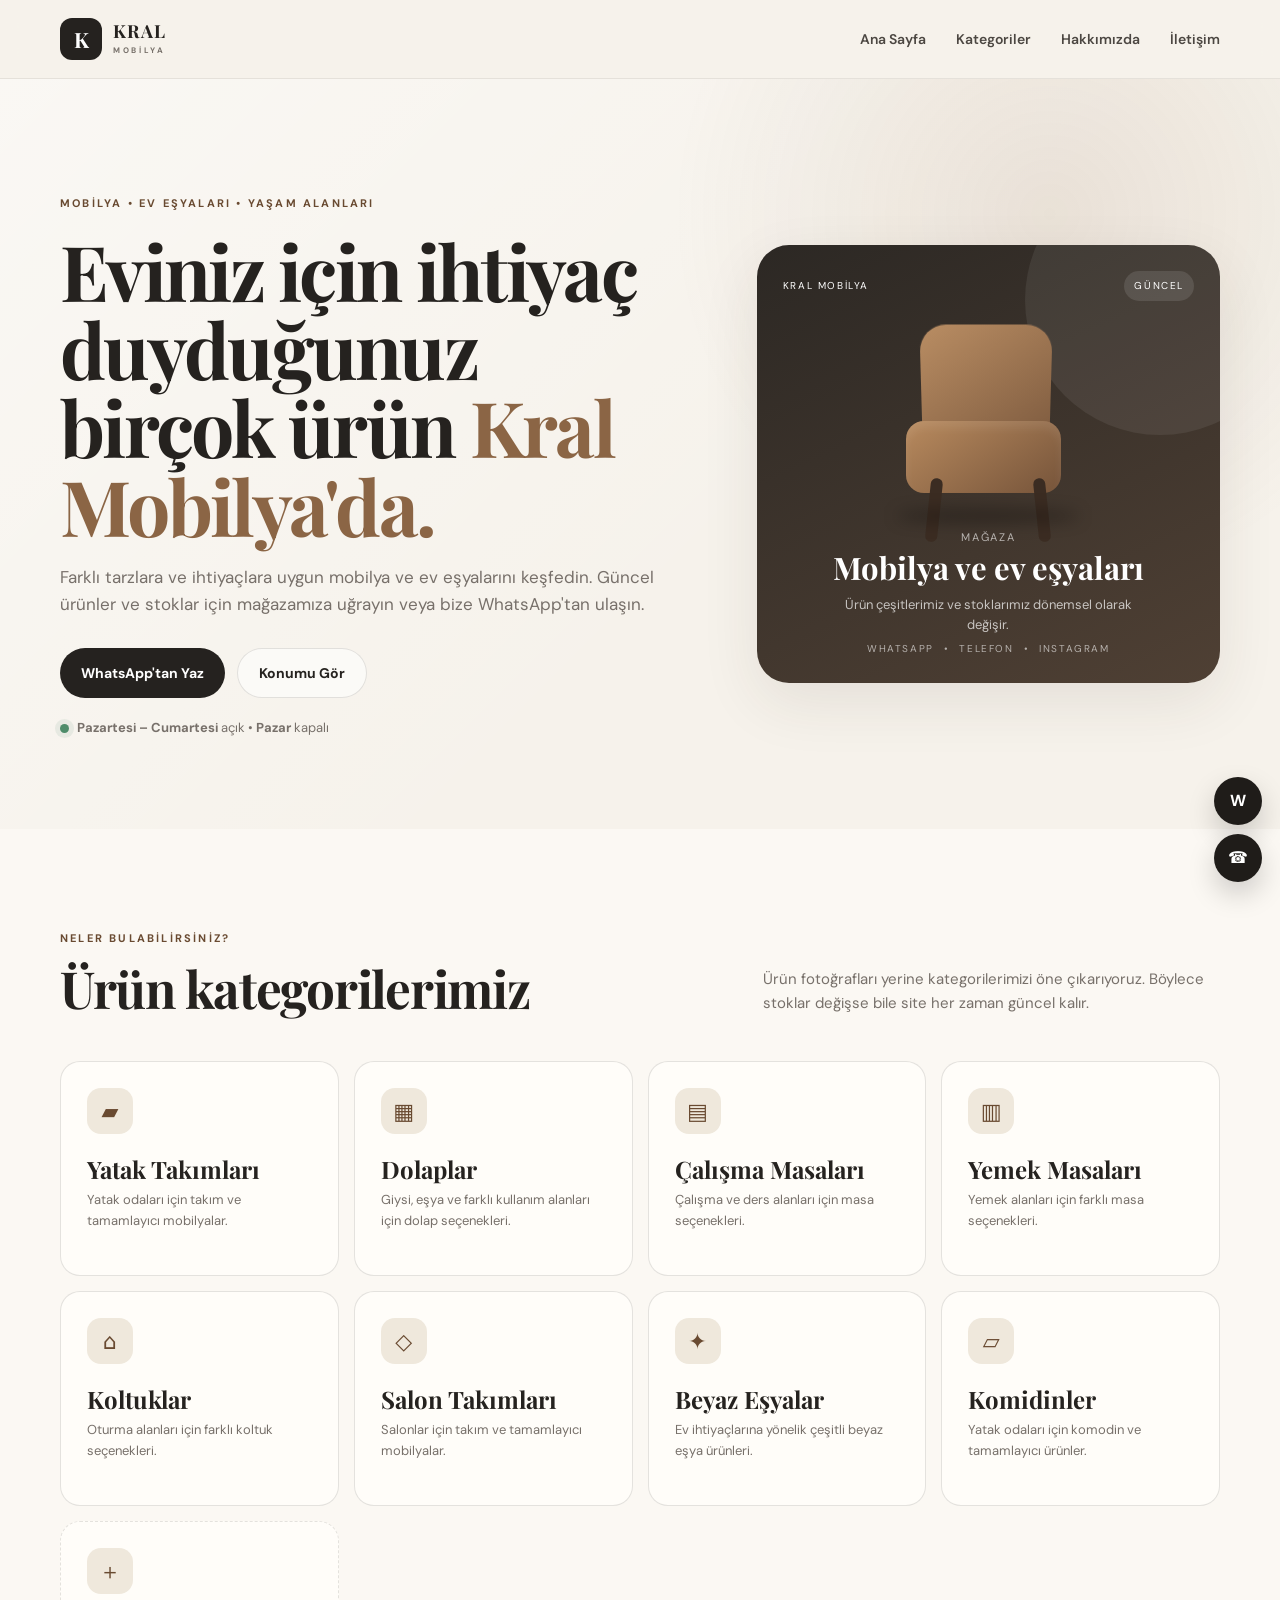
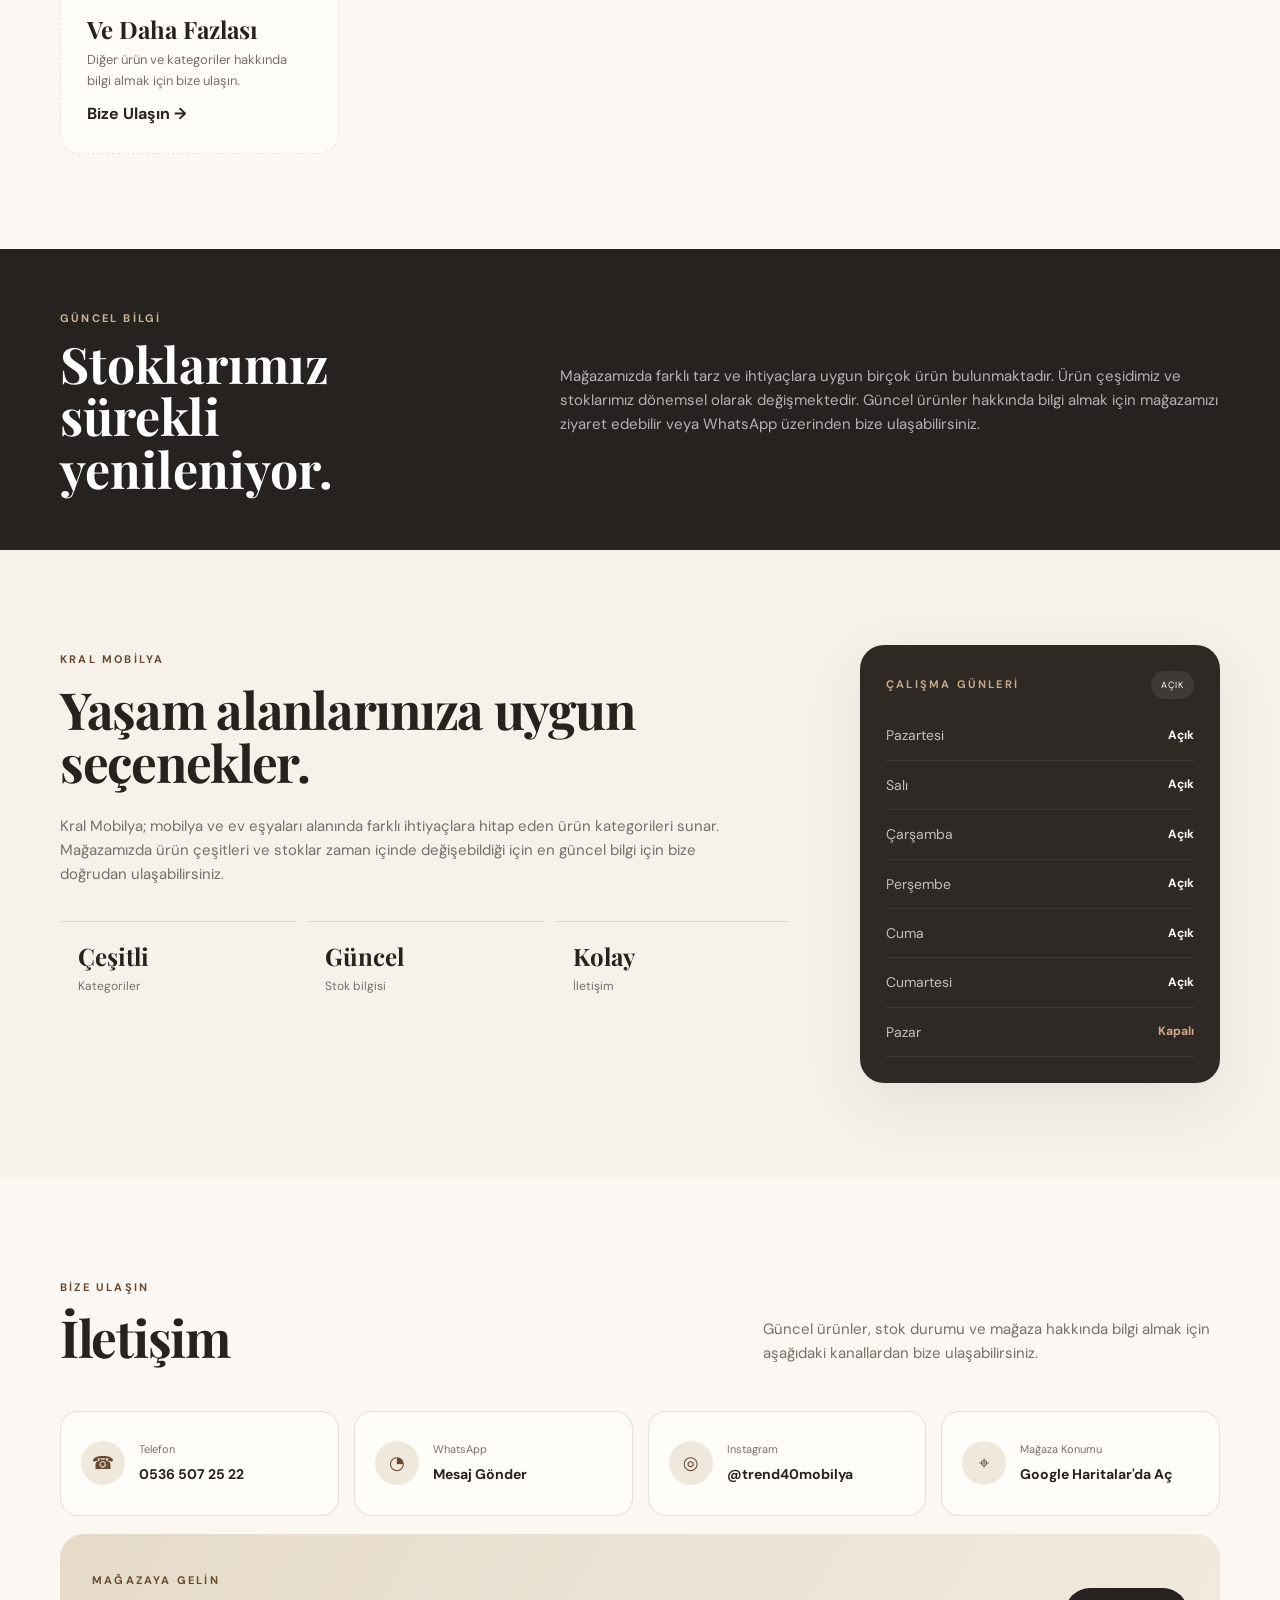
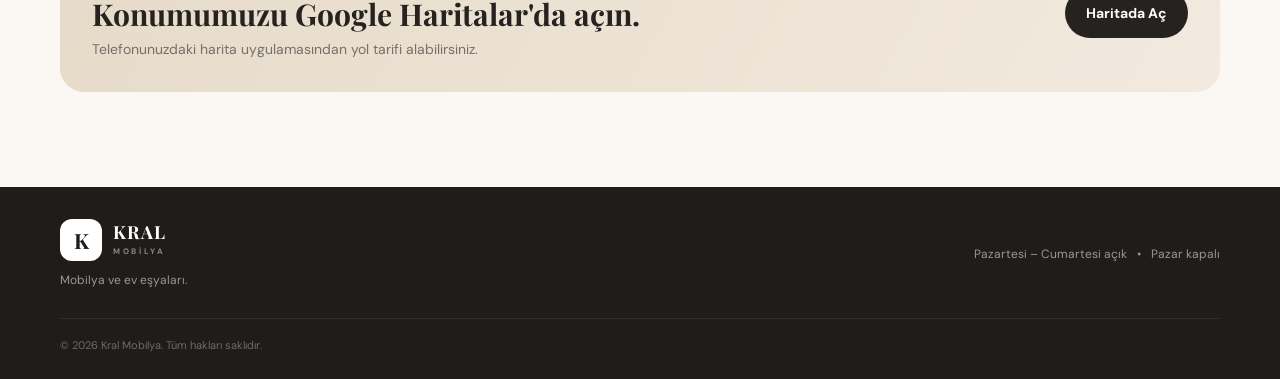
==== index.html @ d01e073e "Add files via upload" ====
<!DOCTYPE html>
<html lang="tr">
<head>
  <meta charset="UTF-8" />
  <meta name="viewport" content="width=device-width, initial-scale=1.0" />
  <meta name="description" content="Kral Mobilya - Mobilya ve ev eşyaları. Kategoriler, iletişim, WhatsApp, Instagram ve mağaza konumu." />
  <title>Kral Mobilya | Mobilya & Ev Eşyaları</title>
  <link rel="preconnect" href="https://fonts.googleapis.com">
  <link rel="preconnect" href="https://fonts.gstatic.com" crossorigin>
  <link href="https://fonts.googleapis.com/css2?family=DM+Sans:wght@400;500;600;700&family=Playfair+Display:wght@600;700&display=swap" rel="stylesheet">
  <link rel="stylesheet" href="style.css" />
</head>
<body>
  <header class="site-header">
    <div class="container nav-wrap">
      <a class="brand" href="#anasayfa" aria-label="Kral Mobilya ana sayfa">
        <span class="brand-mark">K</span>
        <span>
          <strong>KRAL</strong>
          <small>MOBİLYA</small>
        </span>
      </a>

      <button class="menu-toggle" aria-label="Menüyü aç" aria-expanded="false">
        <span></span><span></span><span></span>
      </button>

      <nav class="nav-links" aria-label="Ana menü">
        <a href="#anasayfa">Ana Sayfa</a>
        <a href="#kategoriler">Kategoriler</a>
        <a href="#hakkimizda">Hakkımızda</a>
        <a href="#iletisim">İletişim</a>
      </nav>
    </div>
  </header>

  <main>
    <section id="anasayfa" class="hero">
      <div class="hero-glow glow-one"></div>
      <div class="hero-glow glow-two"></div>
      <div class="container hero-grid">
        <div class="hero-copy">
          <span class="eyebrow">MOBİLYA • EV EŞYALARI • YAŞAM ALANLARI</span>
          <h1>Eviniz için ihtiyaç duyduğunuz birçok ürün <em>Kral Mobilya'da.</em></h1>
          <p class="hero-text">Farklı tarzlara ve ihtiyaçlara uygun mobilya ve ev eşyalarını keşfedin. Güncel ürünler ve stoklar için mağazamıza uğrayın veya bize WhatsApp'tan ulaşın.</p>
          <div class="hero-actions">
            <a class="btn btn-primary" href="https://wa.me/905365072522" target="_blank" rel="noopener">WhatsApp'tan Yaz</a>
            <a class="btn btn-secondary" href="https://maps.app.goo.gl/9Fb1sKbzLWpMVEa88" target="_blank" rel="noopener">Konumu Gör</a>
          </div>
          <div class="hero-note">
            <span class="status-dot"></span>
            <span><strong>Pazartesi – Cumartesi</strong> açık • <strong>Pazar</strong> kapalı</span>
          </div>
        </div>

        <div class="hero-card" aria-label="Kral Mobilya öne çıkan bilgiler">
          <div class="hero-card-top">
            <span>KRAL MOBİLYA</span>
            <span class="tag">GÜNCEL</span>
          </div>
          <div class="hero-card-main">
            <div class="chair-art" aria-hidden="true">
              <div class="chair-back"></div>
              <div class="chair-seat"></div>
              <div class="chair-leg left"></div>
              <div class="chair-leg right"></div>
              <div class="chair-shadow"></div>
            </div>
            <div class="hero-card-copy">
              <p class="mini-label">Mağaza</p>
              <h2>Mobilya ve ev eşyaları</h2>
              <p>Ürün çeşitlerimiz ve stoklarımız dönemsel olarak değişir.</p>
            </div>
          </div>
          <div class="hero-card-bottom">
            <span>WhatsApp</span><span>•</span><span>Telefon</span><span>•</span><span>Instagram</span>
          </div>
        </div>
      </div>
    </section>

    <section id="kategoriler" class="section categories-section">
      <div class="container">
        <div class="section-heading">
          <div>
            <span class="eyebrow">Neler Bulabilirsiniz?</span>
            <h2>Ürün kategorilerimiz</h2>
          </div>
          <p>Ürün fotoğrafları yerine kategorilerimizi öne çıkarıyoruz. Böylece stoklar değişse bile site her zaman güncel kalır.</p>
        </div>

        <div class="category-grid">
          <article class="category-card">
            <div class="category-icon">▰</div>
            <h3>Yatak Takımları</h3>
            <p>Yatak odaları için takım ve tamamlayıcı mobilyalar.</p>
          </article>
          <article class="category-card">
            <div class="category-icon">▦</div>
            <h3>Dolaplar</h3>
            <p>Giysi, eşya ve farklı kullanım alanları için dolap seçenekleri.</p>
          </article>
          <article class="category-card">
            <div class="category-icon">▤</div>
            <h3>Çalışma Masaları</h3>
            <p>Çalışma ve ders alanları için masa seçenekleri.</p>
          </article>
          <article class="category-card">
            <div class="category-icon">▥</div>
            <h3>Yemek Masaları</h3>
            <p>Yemek alanları için farklı masa seçenekleri.</p>
          </article>
          <article class="category-card">
            <div class="category-icon">⌂</div>
            <h3>Koltuklar</h3>
            <p>Oturma alanları için farklı koltuk seçenekleri.</p>
          </article>
          <article class="category-card">
            <div class="category-icon">◇</div>
            <h3>Salon Takımları</h3>
            <p>Salonlar için takım ve tamamlayıcı mobilyalar.</p>
          </article>
          <article class="category-card">
            <div class="category-icon">✦</div>
            <h3>Beyaz Eşyalar</h3>
            <p>Ev ihtiyaçlarına yönelik çeşitli beyaz eşya ürünleri.</p>
          </article>
          <article class="category-card">
            <div class="category-icon">▱</div>
            <h3>Komidinler</h3>
            <p>Yatak odaları için komodin ve tamamlayıcı ürünler.</p>
          </article>
          <article class="category-card category-more">
            <div class="category-icon">＋</div>
            <h3>Ve Daha Fazlası</h3>
            <p>Diğer ürün ve kategoriler hakkında bilgi almak için bize ulaşın.</p>
            <a href="#iletisim">Bize Ulaşın →</a>
          </article>
        </div>
      </div>
    </section>

    <section class="stock-banner">
      <div class="container stock-wrap">
        <div>
          <span class="eyebrow">Güncel Bilgi</span>
          <h2>Stoklarımız sürekli yenileniyor.</h2>
        </div>
        <p>Mağazamızda farklı tarz ve ihtiyaçlara uygun birçok ürün bulunmaktadır. Ürün çeşidimiz ve stoklarımız dönemsel olarak değişmektedir. Güncel ürünler hakkında bilgi almak için mağazamızı ziyaret edebilir veya WhatsApp üzerinden bize ulaşabilirsiniz.</p>
      </div>
    </section>

    <section id="hakkimizda" class="section about-section">
      <div class="container about-grid">
        <div class="about-panel">
          <span class="eyebrow">Kral Mobilya</span>
          <h2>Yaşam alanlarınıza uygun seçenekler.</h2>
          <p>Kral Mobilya; mobilya ve ev eşyaları alanında farklı ihtiyaçlara hitap eden ürün kategorileri sunar. Mağazamızda ürün çeşitleri ve stoklar zaman içinde değişebildiği için en güncel bilgi için bize doğrudan ulaşabilirsiniz.</p>
          <div class="feature-row">
            <div><strong>Çeşitli</strong><span>Kategoriler</span></div>
            <div><strong>Güncel</strong><span>Stok bilgisi</span></div>
            <div><strong>Kolay</strong><span>İletişim</span></div>
          </div>
        </div>

        <div class="hours-card">
          <div class="hours-head">
            <span class="eyebrow">Çalışma Günleri</span>
            <span class="open-pill">AÇIK</span>
          </div>
          <div class="hours-row"><span>Pazartesi</span><strong>Açık</strong></div>
          <div class="hours-row"><span>Salı</span><strong>Açık</strong></div>
          <div class="hours-row"><span>Çarşamba</span><strong>Açık</strong></div>
          <div class="hours-row"><span>Perşembe</span><strong>Açık</strong></div>
          <div class="hours-row"><span>Cuma</span><strong>Açık</strong></div>
          <div class="hours-row"><span>Cumartesi</span><strong>Açık</strong></div>
          <div class="hours-row closed"><span>Pazar</span><strong>Kapalı</strong></div>
        </div>
      </div>
    </section>

    <section id="iletisim" class="section contact-section">
      <div class="container">
        <div class="section-heading contact-heading">
          <div>
            <span class="eyebrow">Bize Ulaşın</span>
            <h2>İletişim</h2>
          </div>
          <p>Güncel ürünler, stok durumu ve mağaza hakkında bilgi almak için aşağıdaki kanallardan bize ulaşabilirsiniz.</p>
        </div>

        <div class="contact-grid">
          <a class="contact-card" href="tel:+905365072522">
            <span class="contact-icon">☎</span>
            <span><small>Telefon</small><strong>0536 507 25 22</strong></span>
          </a>
          <a class="contact-card" href="https://wa.me/905365072522" target="_blank" rel="noopener">
            <span class="contact-icon">◔</span>
            <span><small>WhatsApp</small><strong>Mesaj Gönder</strong></span>
          </a>
          <a class="contact-card" href="https://www.instagram.com/trend40mobilya?utm_source=ig_web_button_share_sheet&stkn=ZDNlZDc0MzIxNw==" target="_blank" rel="noopener">
            <span class="contact-icon">◎</span>
            <span><small>Instagram</small><strong>@trend40mobilya</strong></span>
          </a>
          <a class="contact-card" href="https://maps.app.goo.gl/9Fb1sKbzLWpMVEa88" target="_blank" rel="noopener">
            <span class="contact-icon">⌖</span>
            <span><small>Mağaza Konumu</small><strong>Google Haritalar'da Aç</strong></span>
          </a>
        </div>

        <div class="map-cta">
          <div>
            <span class="eyebrow">Mağazaya Gelin</span>
            <h3>Konumumuzu Google Haritalar'da açın.</h3>
            <p>Telefonunuzdaki harita uygulamasından yol tarifi alabilirsiniz.</p>
          </div>
          <a class="btn btn-primary" href="https://maps.app.goo.gl/9Fb1sKbzLWpMVEa88" target="_blank" rel="noopener">Haritada Aç</a>
        </div>
      </div>
    </section>
  </main>

  <footer class="site-footer">
    <div class="container footer-wrap">
      <div>
        <a class="brand footer-brand" href="#anasayfa"><span class="brand-mark">K</span><span><strong>KRAL</strong><small>MOBİLYA</small></span></a>
        <p>Mobilya ve ev eşyaları.</p>
      </div>
      <div class="footer-right">
        <span>Pazartesi – Cumartesi açık</span>
        <span>•</span>
        <span>Pazar kapalı</span>
      </div>
    </div>
    <div class="container copyright">© <span id="year"></span> Kral Mobilya. Tüm hakları saklıdır.</div>
  </footer>

  <div class="floating-actions" aria-label="Hızlı iletişim">
    <a href="https://wa.me/905365072522" target="_blank" rel="noopener" aria-label="WhatsApp">W</a>
    <a href="tel:+905365072522" aria-label="Telefon">☎</a>
  </div>

  <script src="script.js"></script>
</body>
</html>
---- style.css ----
:root {
  --bg: #f6f2eb;
  --surface: #fffdf9;
  --surface-2: #efe8dc;
  --text: #25221f;
  --muted: #77706a;
  --line: rgba(37, 34, 31, 0.12);
  --accent: #8b6545;
  --accent-dark: #694a31;
  --green: #2f6b52;
  --shadow: 0 20px 60px rgba(51, 40, 28, 0.09);
  --radius: 24px;
}

* { box-sizing: border-box; }
html { scroll-behavior: smooth; }
body {
  margin: 0;
  font-family: "DM Sans", system-ui, sans-serif;
  color: var(--text);
  background: var(--bg);
  line-height: 1.6;
}
a { color: inherit; text-decoration: none; }
.container { width: min(1160px, calc(100% - 40px)); margin: 0 auto; }

.site-header {
  position: sticky; top: 0; z-index: 30;
  background: rgba(246, 242, 235, .92);
  backdrop-filter: blur(14px);
  border-bottom: 1px solid rgba(37, 34, 31, .08);
}
.nav-wrap { min-height: 78px; display: flex; align-items: center; justify-content: space-between; gap: 24px; }
.brand { display: inline-flex; align-items: center; gap: 11px; }
.brand-mark {
  width: 42px; height: 42px; display: grid; place-items: center;
  border-radius: 12px; background: var(--text); color: #fff;
  font: 700 21px/1 "Playfair Display", serif;
}
.brand strong { display: block; font: 700 18px/1 "Playfair Display", serif; letter-spacing: .08em; }
.brand small { display: block; margin-top: 4px; font-size: 8px; letter-spacing: .33em; font-weight: 700; color: var(--muted); }
.nav-links { display: flex; align-items: center; gap: 30px; font-size: 14px; font-weight: 600; }
.nav-links a { position: relative; color: #4c4742; }
.nav-links a::after { content: ""; position: absolute; left: 0; right: 100%; bottom: -7px; height: 2px; background: var(--accent); transition: right .25s ease; }
.nav-links a:hover::after { right: 0; }
.menu-toggle { display: none; border: 0; background: transparent; padding: 8px; }
.menu-toggle span { display: block; width: 24px; height: 2px; background: var(--text); margin: 5px; }

.hero { position: relative; overflow: hidden; padding: 110px 0 90px; }
.hero::before { content: ""; position: absolute; inset: 0; background: radial-gradient(circle at 82% 18%, rgba(139,101,69,.12), transparent 31%), linear-gradient(135deg, rgba(255,255,255,.45), transparent 60%); pointer-events: none; }
.hero-grid { position: relative; z-index: 1; display: grid; grid-template-columns: 1.15fr .85fr; gap: 70px; align-items: center; }
.eyebrow { display: inline-block; color: var(--accent-dark); font-size: 11px; font-weight: 700; letter-spacing: .2em; text-transform: uppercase; }
.hero h1 { margin: 16px 0 20px; max-width: 720px; font: 700 clamp(46px, 6vw, 78px)/1.02 "Playfair Display", serif; letter-spacing: -.035em; }
.hero h1 em { color: var(--accent); font-style: normal; }
.hero-text { max-width: 650px; color: var(--muted); font-size: 17px; }
.hero-actions { display: flex; gap: 12px; flex-wrap: wrap; margin: 30px 0 20px; }
.btn { display: inline-flex; justify-content: center; align-items: center; min-height: 50px; padding: 0 21px; border-radius: 999px; font-weight: 700; font-size: 14px; transition: transform .2s ease, box-shadow .2s ease, background .2s ease; }
.btn:hover { transform: translateY(-2px); box-shadow: 0 12px 28px rgba(38,29,20,.12); }
.btn-primary { background: var(--text); color: #fff; }
.btn-secondary { border: 1px solid var(--line); background: rgba(255,255,255,.55); }
.hero-note { display: flex; align-items: center; gap: 8px; color: var(--muted); font-size: 13px; }
.status-dot { width: 9px; height: 9px; border-radius: 50%; background: #4e8c6a; box-shadow: 0 0 0 5px rgba(78,140,106,.10); }
.hero-card { min-height: 430px; border-radius: 32px; background: linear-gradient(155deg, #2c2824, #4f4034); color: #fff; padding: 26px; box-shadow: var(--shadow); position: relative; overflow: hidden; }
.hero-card::after { content: ""; position: absolute; width: 270px; height: 270px; border-radius: 50%; background: rgba(255,255,255,.07); top: -80px; right: -75px; }
.hero-card-top, .hero-card-bottom { display: flex; align-items: center; justify-content: space-between; gap: 10px; font-size: 10px; letter-spacing: .16em; text-transform: uppercase; position: relative; z-index: 2; }
.tag { padding: 7px 10px; border-radius: 999px; background: rgba(255,255,255,.11); }
.hero-card-main { height: 340px; display: flex; align-items: center; justify-content: center; flex-direction: column; position: relative; z-index: 2; }
.chair-art { width: 260px; height: 215px; position: relative; margin-bottom: 8px; }
.chair-back { position: absolute; width: 130px; height: 115px; left: 63px; top: 20px; border-radius: 26px 26px 14px 14px; background: linear-gradient(145deg, #b98d63, #7e5b3f); transform: perspective(120px) rotateX(-3deg); }
.chair-seat { position: absolute; width: 155px; height: 72px; left: 48px; top: 115px; border-radius: 18px; background: linear-gradient(145deg, #b88a5e, #76543a); box-shadow: inset 0 7px 10px rgba(255,255,255,.08); }
.chair-leg { position: absolute; width: 12px; height: 64px; top: 172px; background: #3b2c22; border-radius: 8px; }
.chair-leg.left { left: 70px; transform: rotate(6deg); }
.chair-leg.right { right: 70px; transform: rotate(-6deg); }
.chair-shadow { position: absolute; left: 38px; right: 38px; bottom: -2px; height: 14px; border-radius: 50%; background: rgba(0,0,0,.3); filter: blur(8px); }
.hero-card-copy { text-align: center; }
.mini-label { margin: 0 0 4px; font-size: 11px; letter-spacing: .16em; text-transform: uppercase; opacity: .62; }
.hero-card-copy h2 { margin: 0; font: 700 31px/1.1 "Playfair Display", serif; }
.hero-card-copy p:last-child { margin: 10px auto 0; max-width: 320px; font-size: 13px; color: rgba(255,255,255,.7); }
.hero-card-bottom { justify-content: center; opacity: .6; }

.section { padding: 95px 0; }
.categories-section { background: #fbf8f3; }
.section-heading { display: grid; grid-template-columns: 1fr .7fr; gap: 50px; align-items: end; margin-bottom: 46px; }
.section-heading h2, .about-panel h2 { margin: 12px 0 0; font: 700 clamp(34px, 4vw, 54px)/1.05 "Playfair Display", serif; letter-spacing: -.025em; }
.section-heading p { margin: 0; color: var(--muted); font-size: 15px; }
.category-grid { display: grid; grid-template-columns: repeat(4, 1fr); gap: 15px; }
.category-card { background: var(--surface); border: 1px solid var(--line); padding: 26px; border-radius: 20px; min-height: 215px; transition: transform .2s ease, border-color .2s ease, box-shadow .2s ease; }
.category-card:hover { transform: translateY(-4px); border-color: rgba(139,101,69,.35); box-shadow: 0 14px 35px rgba(46,37,28,.08); }
.category-icon { width: 46px; height: 46px; display: grid; place-items: center; border-radius: 14px; background: var(--surface-2); color: var(--accent-dark); font-size: 22px; margin-bottom: 22px; }
.category-card h3 { margin: 0 0 7px; font: 700 24px/1.1 "Playfair Display", serif; }
.category-card p { margin: 0; color: var(--muted); font-size: 13px; }

.stock-banner { padding: 55px 0; background: var(--text); color: #fff; }
.stock-wrap { display: grid; grid-template-columns: .8fr 1.2fr; align-items: center; gap: 60px; }
.stock-banner .eyebrow { color: #ccb497; }
.stock-banner h2 { margin: 8px 0 0; font: 700 clamp(34px, 4vw, 50px)/1.05 "Playfair Display", serif; }
.stock-banner p { margin: 0; color: rgba(255,255,255,.66); font-size: 15px; }

.about-section { background: var(--bg); }
.about-grid { display: grid; grid-template-columns: 1fr 360px; gap: 70px; align-items: stretch; }
.about-panel p { max-width: 670px; color: var(--muted); font-size: 15px; margin: 24px 0 35px; }
.feature-row { display: grid; grid-template-columns: repeat(3, 1fr); gap: 12px; }
.feature-row div { padding: 18px; border-top: 1px solid var(--line); }
.feature-row strong { display: block; font: 700 24px "Playfair Display", serif; }
.feature-row span { color: var(--muted); font-size: 12px; }
.hours-card { background: #2e2924; color: #fff; border-radius: 24px; padding: 26px; box-shadow: var(--shadow); }
.hours-head { display: flex; justify-content: space-between; align-items: center; margin-bottom: 12px; }
.hours-head .eyebrow { color: #c6a987; }
.open-pill { font-size: 9px; letter-spacing: .12em; padding: 7px 10px; border-radius: 999px; background: rgba(255,255,255,.08); }
.hours-row { display: flex; align-items: center; justify-content: space-between; padding: 13px 0; border-bottom: 1px solid rgba(255,255,255,.08); color: rgba(255,255,255,.7); font-size: 14px; }
.hours-row strong { color: #fff; font-size: 12px; }
.hours-row.closed strong { color: #d4a98d; }

.contact-section { background: #fbf8f3; }
.contact-grid { display: grid; grid-template-columns: repeat(4, 1fr); gap: 15px; }
.contact-card { display: flex; align-items: center; gap: 14px; min-height: 105px; padding: 20px; border: 1px solid var(--line); background: var(--surface); border-radius: 18px; transition: transform .2s ease, box-shadow .2s ease; }
.contact-card:hover { transform: translateY(-3px); box-shadow: 0 12px 28px rgba(46,37,28,.08); }
.contact-icon { width: 44px; height: 44px; display: grid; place-items: center; flex: 0 0 44px; border-radius: 50%; background: var(--surface-2); font-size: 18px; color: var(--accent-dark); }
.contact-card small { display: block; color: var(--muted); font-size: 11px; margin-bottom: 4px; }
.contact-card strong { display: block; font-size: 14px; }
.map-cta { margin-top: 18px; display: flex; justify-content: space-between; align-items: center; gap: 24px; padding: 32px; border-radius: 24px; background: linear-gradient(120deg, #e6dbc9, #f2eadf); }
.map-cta h3 { margin: 6px 0; font: 700 30px/1.15 "Playfair Display", serif; }
.map-cta p { margin: 0; color: var(--muted); font-size: 14px; }

.site-footer { padding: 32px 0 24px; background: #1f1c19; color: #fff; }
.footer-wrap { display: flex; justify-content: space-between; align-items: center; gap: 20px; }
.footer-brand .brand-mark { background: #fff; color: #1f1c19; }
.footer-brand strong { color: #fff; }
.footer-brand small { color: rgba(255,255,255,.48); }
.site-footer p { margin: 10px 0 0; color: rgba(255,255,255,.55); font-size: 12px; }
.footer-right { display: flex; align-items: center; gap: 10px; color: rgba(255,255,255,.55); font-size: 12px; }
.copyright { margin-top: 28px; padding-top: 18px; border-top: 1px solid rgba(255,255,255,.08); color: rgba(255,255,255,.35); font-size: 11px; }
.floating-actions { position: fixed; right: 18px; bottom: 18px; z-index: 25; display: flex; flex-direction: column; gap: 9px; }
.floating-actions a { width: 48px; height: 48px; display: grid; place-items: center; border-radius: 50%; background: #1f1c19; color: #fff; box-shadow: 0 12px 28px rgba(0,0,0,.18); font-weight: 700; }

@media (max-width: 980px) {
  .hero-grid, .stock-wrap, .about-grid { grid-template-columns: 1fr; }
  .hero-grid { gap: 42px; }
  .hero-card { max-width: 700px; width: 100%; margin: 0 auto; }
  .section-heading { grid-template-columns: 1fr; gap: 14px; }
  .category-grid { grid-template-columns: repeat(2, 1fr); }
  .contact-grid { grid-template-columns: repeat(2, 1fr); }
  .about-grid { gap: 35px; }
}

@media (max-width: 700px) {
  .container { width: min(100% - 28px, 1160px); }
  .nav-wrap { min-height: 70px; }
  .menu-toggle { display: block; }
  .nav-links { display: none; position: absolute; top: 70px; left: 14px; right: 14px; padding: 16px; flex-direction: column; align-items: stretch; gap: 4px; border: 1px solid var(--line); border-radius: 18px; background: rgba(255,253,249,.97); box-shadow: var(--shadow); }
  .nav-links.open { display: flex; }
  .nav-links a { padding: 12px 10px; }
  .hero { padding: 72px 0 65px; }
  .hero h1 { font-size: clamp(39px, 12vw, 58px); }
  .hero-text { font-size: 15px; }
  .hero-card { min-height: 390px; }
  .hero-card-main { height: 300px; }
  .category-grid, .contact-grid { grid-template-columns: 1fr; }
  .stock-wrap { gap: 22px; }
  .feature-row { grid-template-columns: 1fr; }
  .map-cta, .footer-wrap { align-items: flex-start; flex-direction: column; }
  .map-cta .btn { width: 100%; }
  .footer-right { flex-wrap: wrap; }
}
.category-more { border-style: dashed; }
.category-more a { display:inline-block; margin-top:10px; font-weight:700; text-decoration:none; }
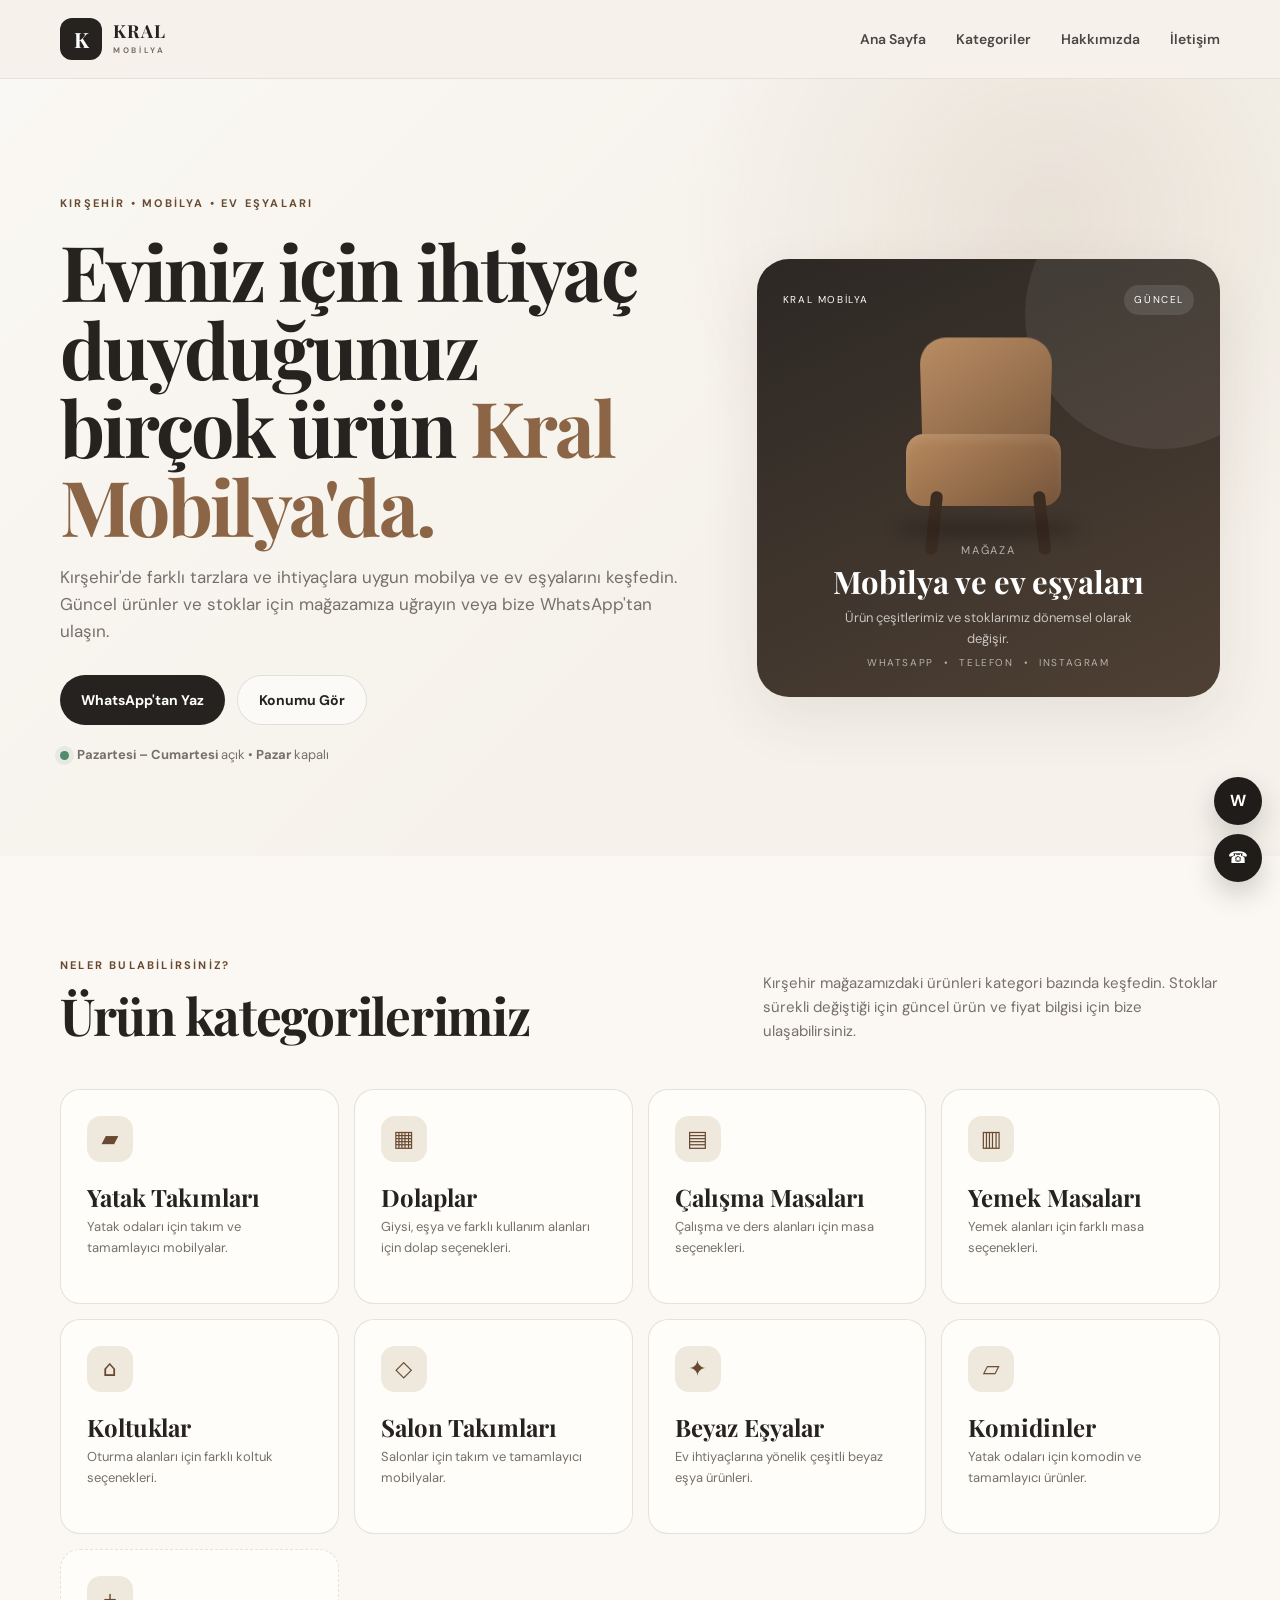
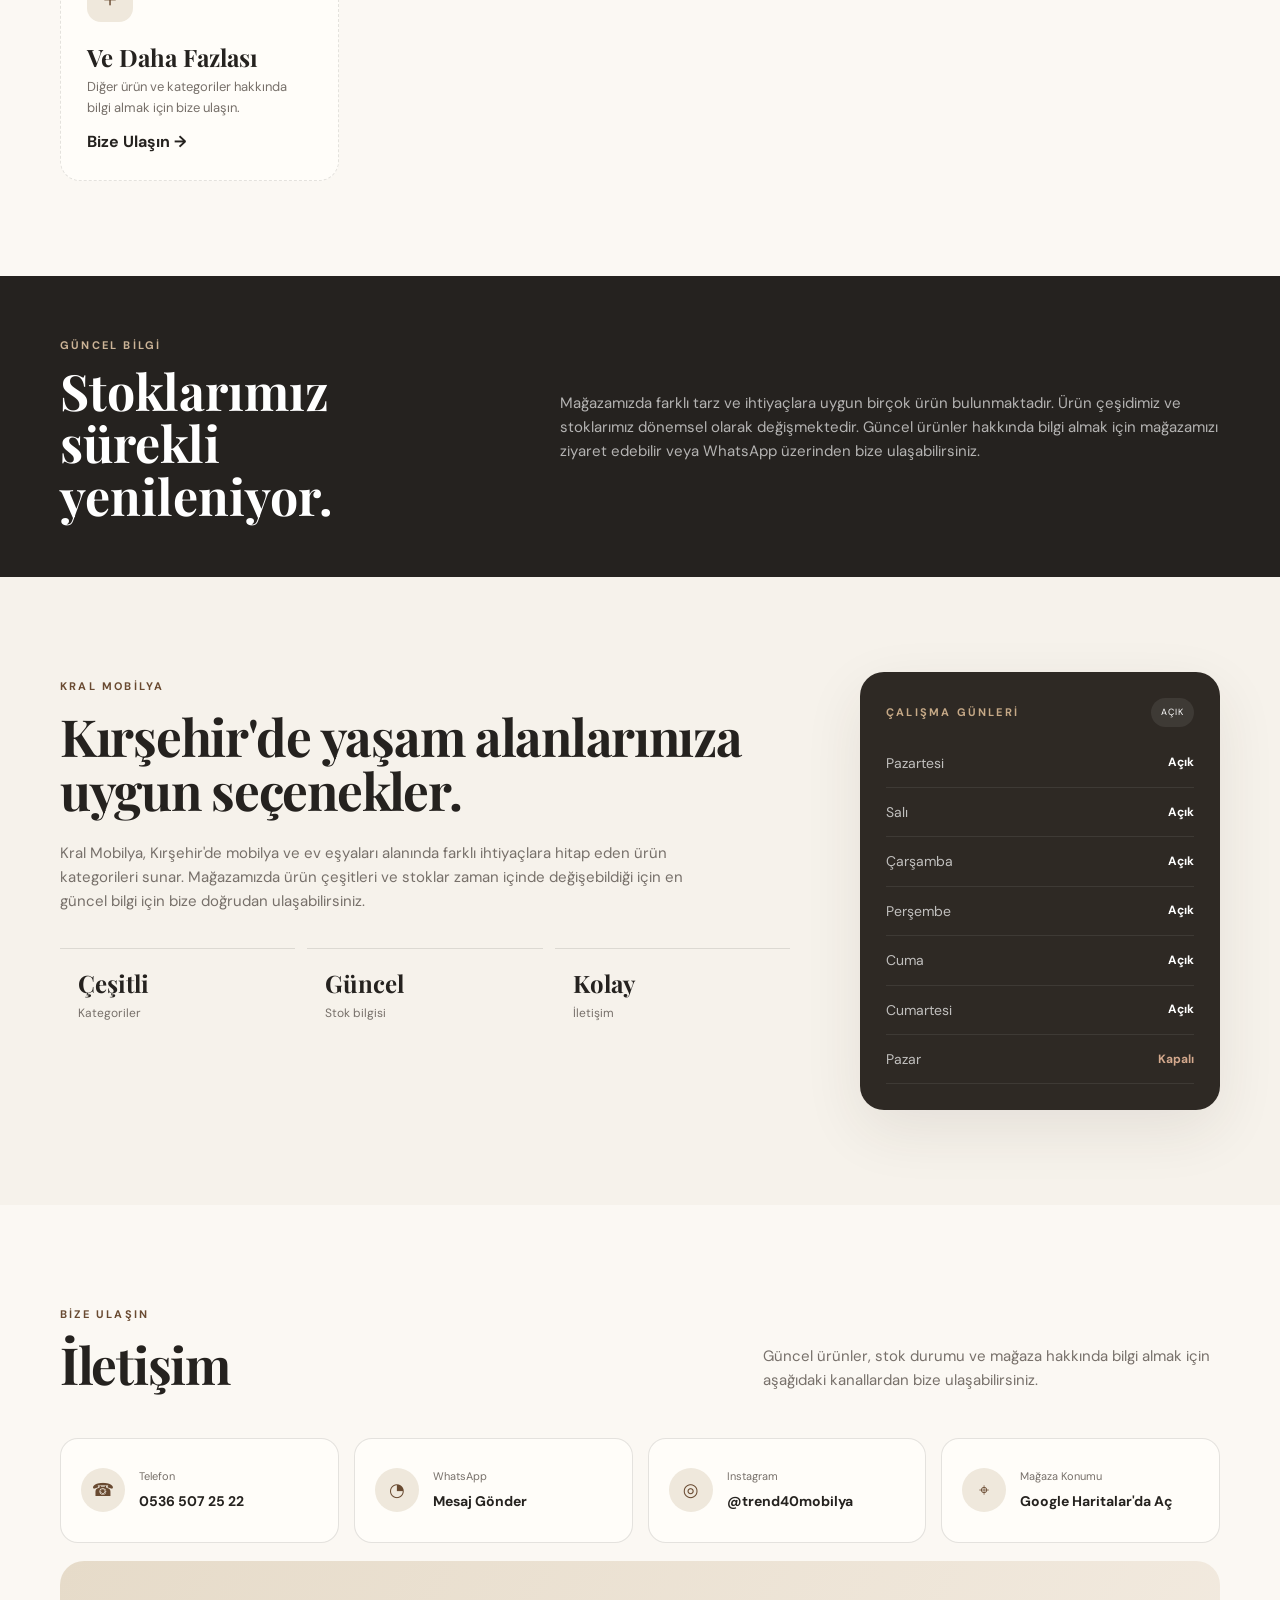
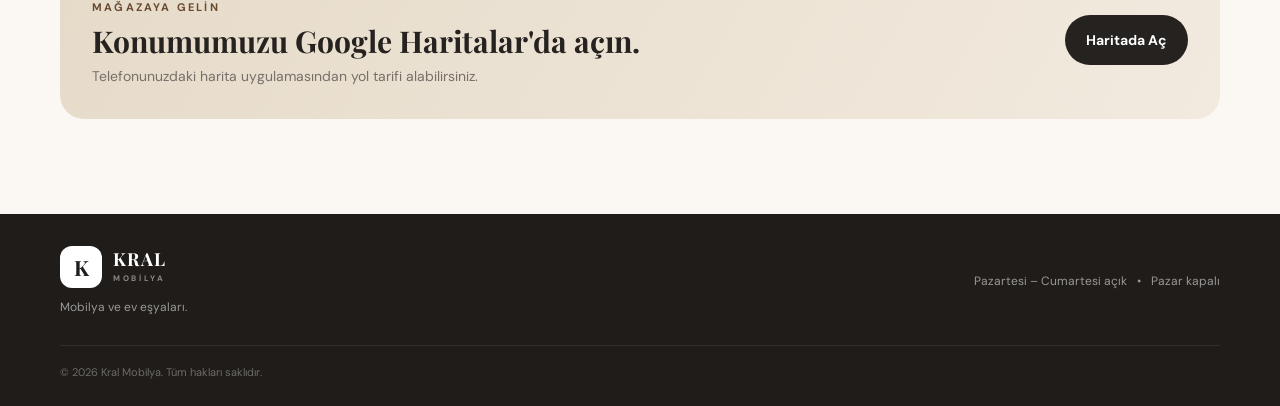
==== commit 30013ced: "Add files via upload" ====
--- a/index.html
+++ b/index.html
@@ -3,8 +3,36 @@
 <head>
   <meta charset="UTF-8" />
   <meta name="viewport" content="width=device-width, initial-scale=1.0" />
-  <meta name="description" content="Kral Mobilya - Mobilya ve ev eşyaları. Kategoriler, iletişim, WhatsApp, Instagram ve mağaza konumu." />
-  <title>Kral Mobilya | Mobilya & Ev Eşyaları</title>
+  <meta name="description" content="Kral Mobilya Kırşehir: yatak takımları, dolaplar, çalışma ve yemek masaları, koltuklar, salon takımları, beyaz eşyalar ve komodinler. Güncel stok bilgisi için bize ulaşın." />
+  <meta name="keywords" content="Kral Mobilya, Kral Mobilya Kırşehir, Kırşehir mobilya, Kırşehir mobilyacı, mobilya, ev eşyaları, yatak takımları, dolap, koltuk, salon takımı, beyaz eşya" />
+  <meta name="robots" content="index, follow" />
+  <link rel="canonical" href="https://arifsenlik101-lgtm.github.io/kral-mobilya/" />
+  <meta property="og:type" content="website" />
+  <meta property="og:locale" content="tr_TR" />
+  <meta property="og:title" content="Kral Mobilya | Kırşehir Mobilya ve Ev Eşyaları" />
+  <meta property="og:description" content="Kral Mobilya Kırşehir. Mobilya ve ev eşyaları kategorilerimizi keşfedin, güncel stok bilgisi için bize ulaşın." />
+  <meta property="og:url" content="https://arifsenlik101-lgtm.github.io/kral-mobilya/" />
+  <meta name="twitter:card" content="summary" />
+  <title>Kral Mobilya Kırşehir | Mobilya ve Ev Eşyaları</title>
+  <script type="application/ld+json">
+  {
+    "@context": "https://schema.org",
+    "@type": "FurnitureStore",
+    "name": "Kral Mobilya",
+    "description": "Kırşehir'de mobilya ve ev eşyaları mağazası.",
+    "telephone": "+90 536 507 25 22",
+    "url": "https://arifsenlik101-lgtm.github.io/kral-mobilya/",
+    "areaServed": "Kırşehir",
+    "address": {
+      "@type": "PostalAddress",
+      "addressLocality": "Kırşehir",
+      "addressCountry": "TR"
+    },
+    "sameAs": [
+      "https://www.instagram.com/trend40mobilya/"
+    ]
+  }
+  </script>
   <link rel="preconnect" href="https://fonts.googleapis.com">
   <link rel="preconnect" href="https://fonts.gstatic.com" crossorigin>
   <link href="https://fonts.googleapis.com/css2?family=DM+Sans:wght@400;500;600;700&family=Playfair+Display:wght@600;700&display=swap" rel="stylesheet">
@@ -40,9 +68,9 @@
       <div class="hero-glow glow-two"></div>
       <div class="container hero-grid">
         <div class="hero-copy">
-          <span class="eyebrow">MOBİLYA • EV EŞYALARI • YAŞAM ALANLARI</span>
+          <span class="eyebrow">KIRŞEHİR • MOBİLYA • EV EŞYALARI</span>
           <h1>Eviniz için ihtiyaç duyduğunuz birçok ürün <em>Kral Mobilya'da.</em></h1>
-          <p class="hero-text">Farklı tarzlara ve ihtiyaçlara uygun mobilya ve ev eşyalarını keşfedin. Güncel ürünler ve stoklar için mağazamıza uğrayın veya bize WhatsApp'tan ulaşın.</p>
+          <p class="hero-text">Kırşehir'de farklı tarzlara ve ihtiyaçlara uygun mobilya ve ev eşyalarını keşfedin. Güncel ürünler ve stoklar için mağazamıza uğrayın veya bize WhatsApp'tan ulaşın.</p>
           <div class="hero-actions">
             <a class="btn btn-primary" href="https://wa.me/905365072522" target="_blank" rel="noopener">WhatsApp'tan Yaz</a>
             <a class="btn btn-secondary" href="https://maps.app.goo.gl/9Fb1sKbzLWpMVEa88" target="_blank" rel="noopener">Konumu Gör</a>
@@ -86,7 +114,7 @@
             <span class="eyebrow">Neler Bulabilirsiniz?</span>
             <h2>Ürün kategorilerimiz</h2>
           </div>
-          <p>Ürün fotoğrafları yerine kategorilerimizi öne çıkarıyoruz. Böylece stoklar değişse bile site her zaman güncel kalır.</p>
+          <p>Kırşehir mağazamızdaki ürünleri kategori bazında keşfedin. Stoklar sürekli değiştiği için güncel ürün ve fiyat bilgisi için bize ulaşabilirsiniz.</p>
         </div>
 
         <div class="category-grid">
@@ -154,8 +182,8 @@
       <div class="container about-grid">
         <div class="about-panel">
           <span class="eyebrow">Kral Mobilya</span>
-          <h2>Yaşam alanlarınıza uygun seçenekler.</h2>
-          <p>Kral Mobilya; mobilya ve ev eşyaları alanında farklı ihtiyaçlara hitap eden ürün kategorileri sunar. Mağazamızda ürün çeşitleri ve stoklar zaman içinde değişebildiği için en güncel bilgi için bize doğrudan ulaşabilirsiniz.</p>
+          <h2>Kırşehir'de yaşam alanlarınıza uygun seçenekler.</h2>
+          <p>Kral Mobilya, Kırşehir'de mobilya ve ev eşyaları alanında farklı ihtiyaçlara hitap eden ürün kategorileri sunar. Mağazamızda ürün çeşitleri ve stoklar zaman içinde değişebildiği için en güncel bilgi için bize doğrudan ulaşabilirsiniz.</p>
           <div class="feature-row">
             <div><strong>Çeşitli</strong><span>Kategoriler</span></div>
             <div><strong>Güncel</strong><span>Stok bilgisi</span></div>
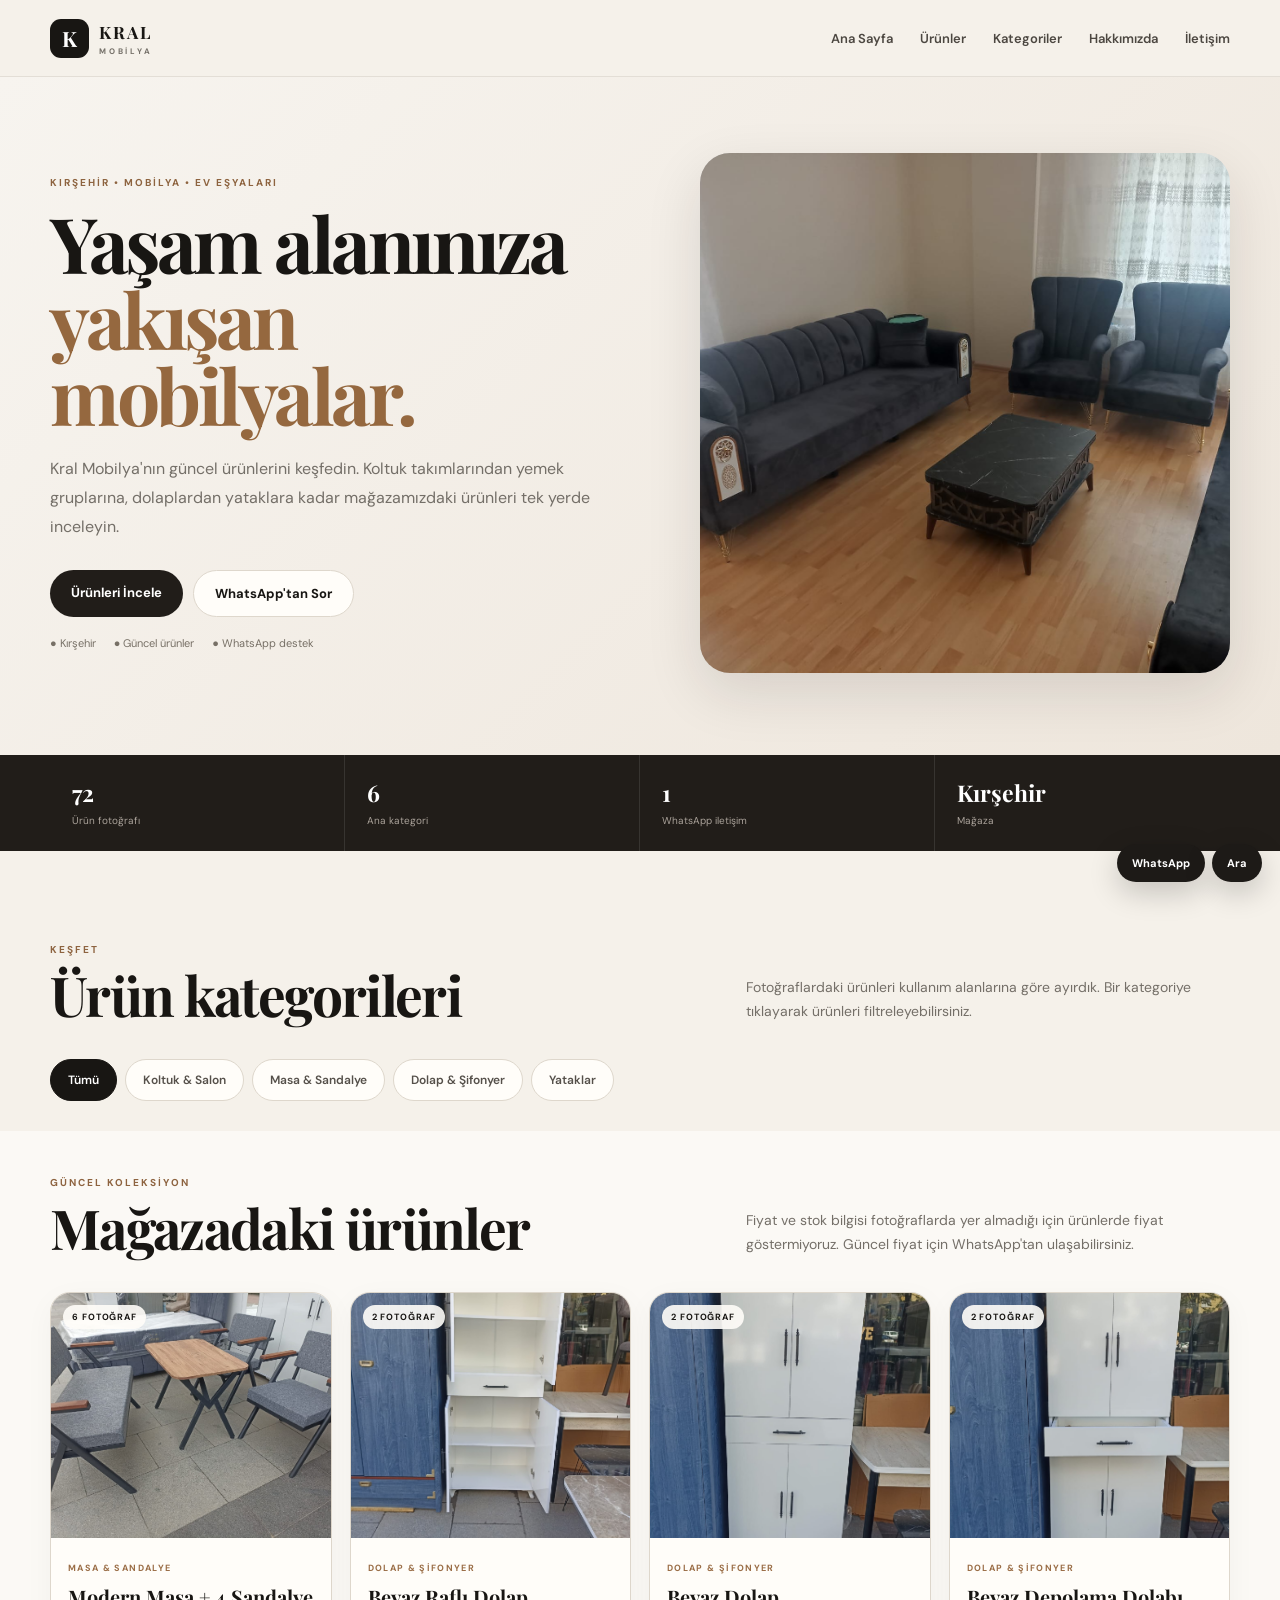
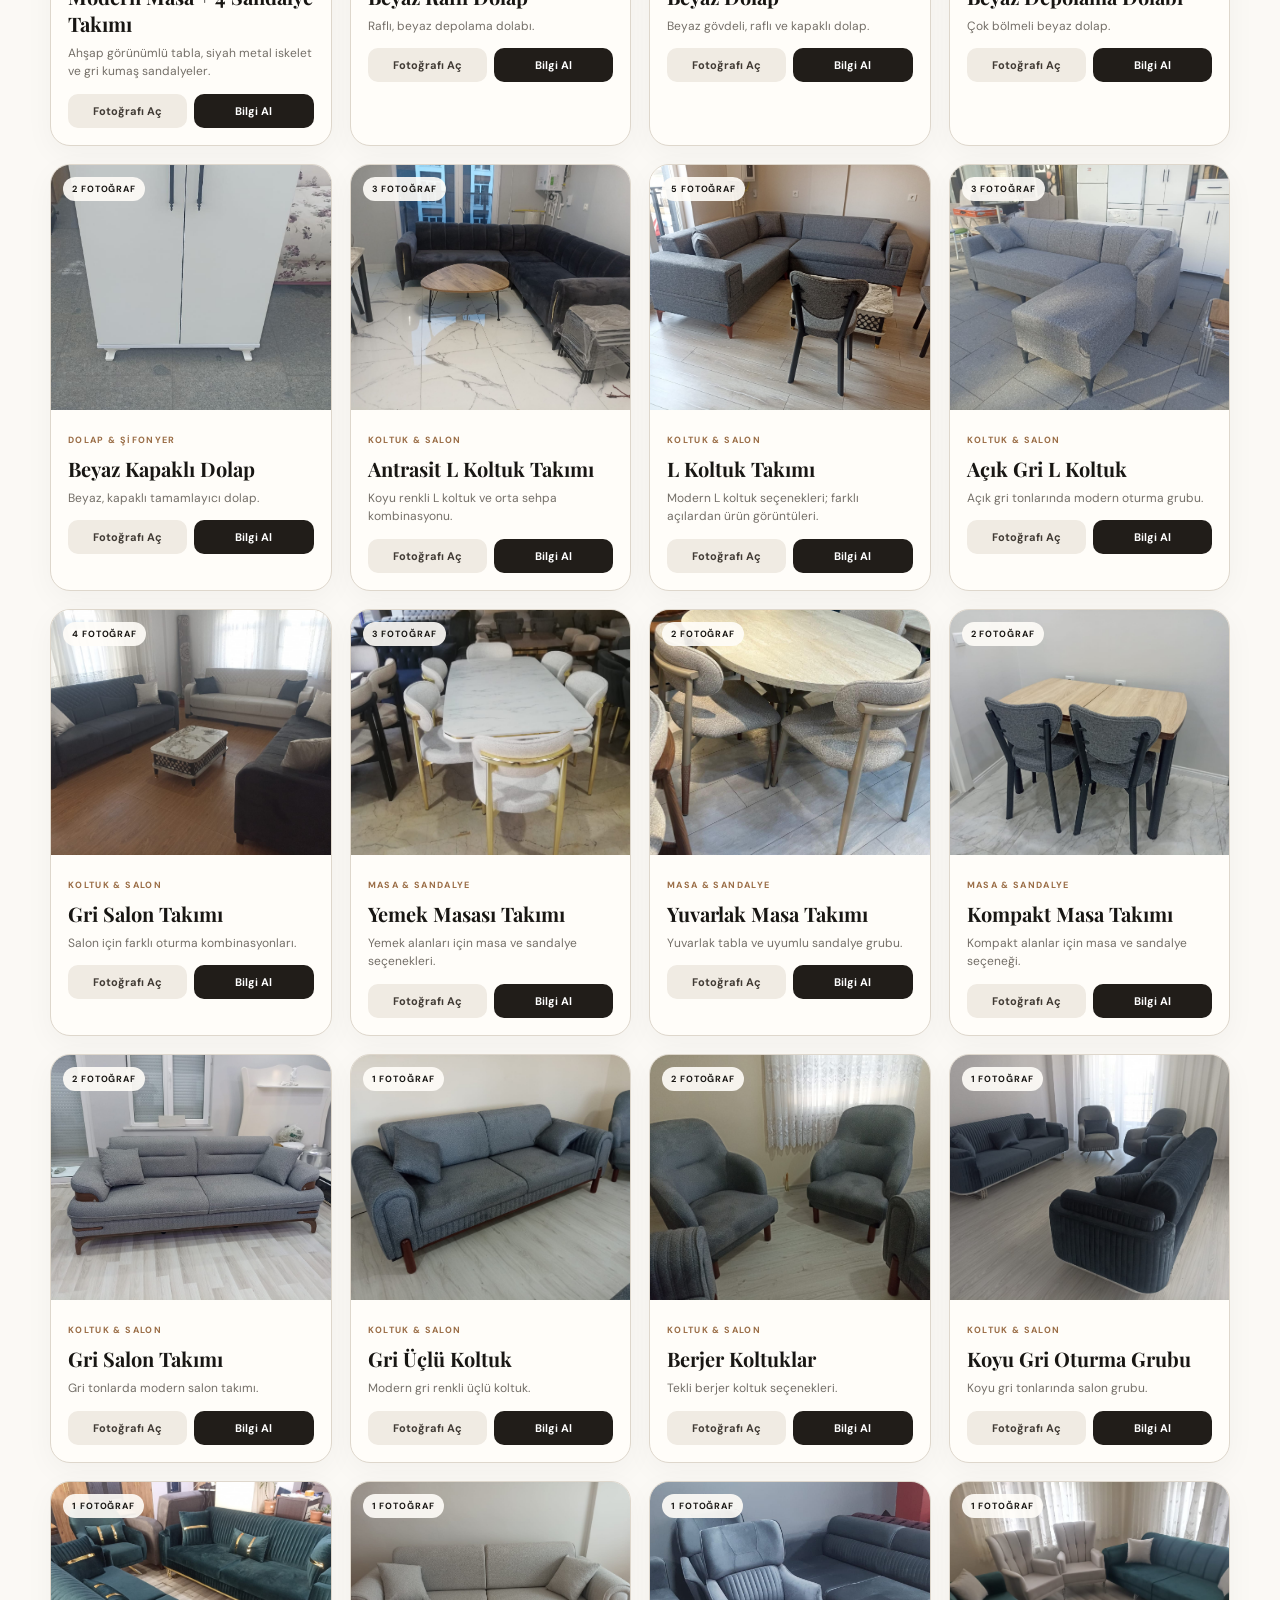
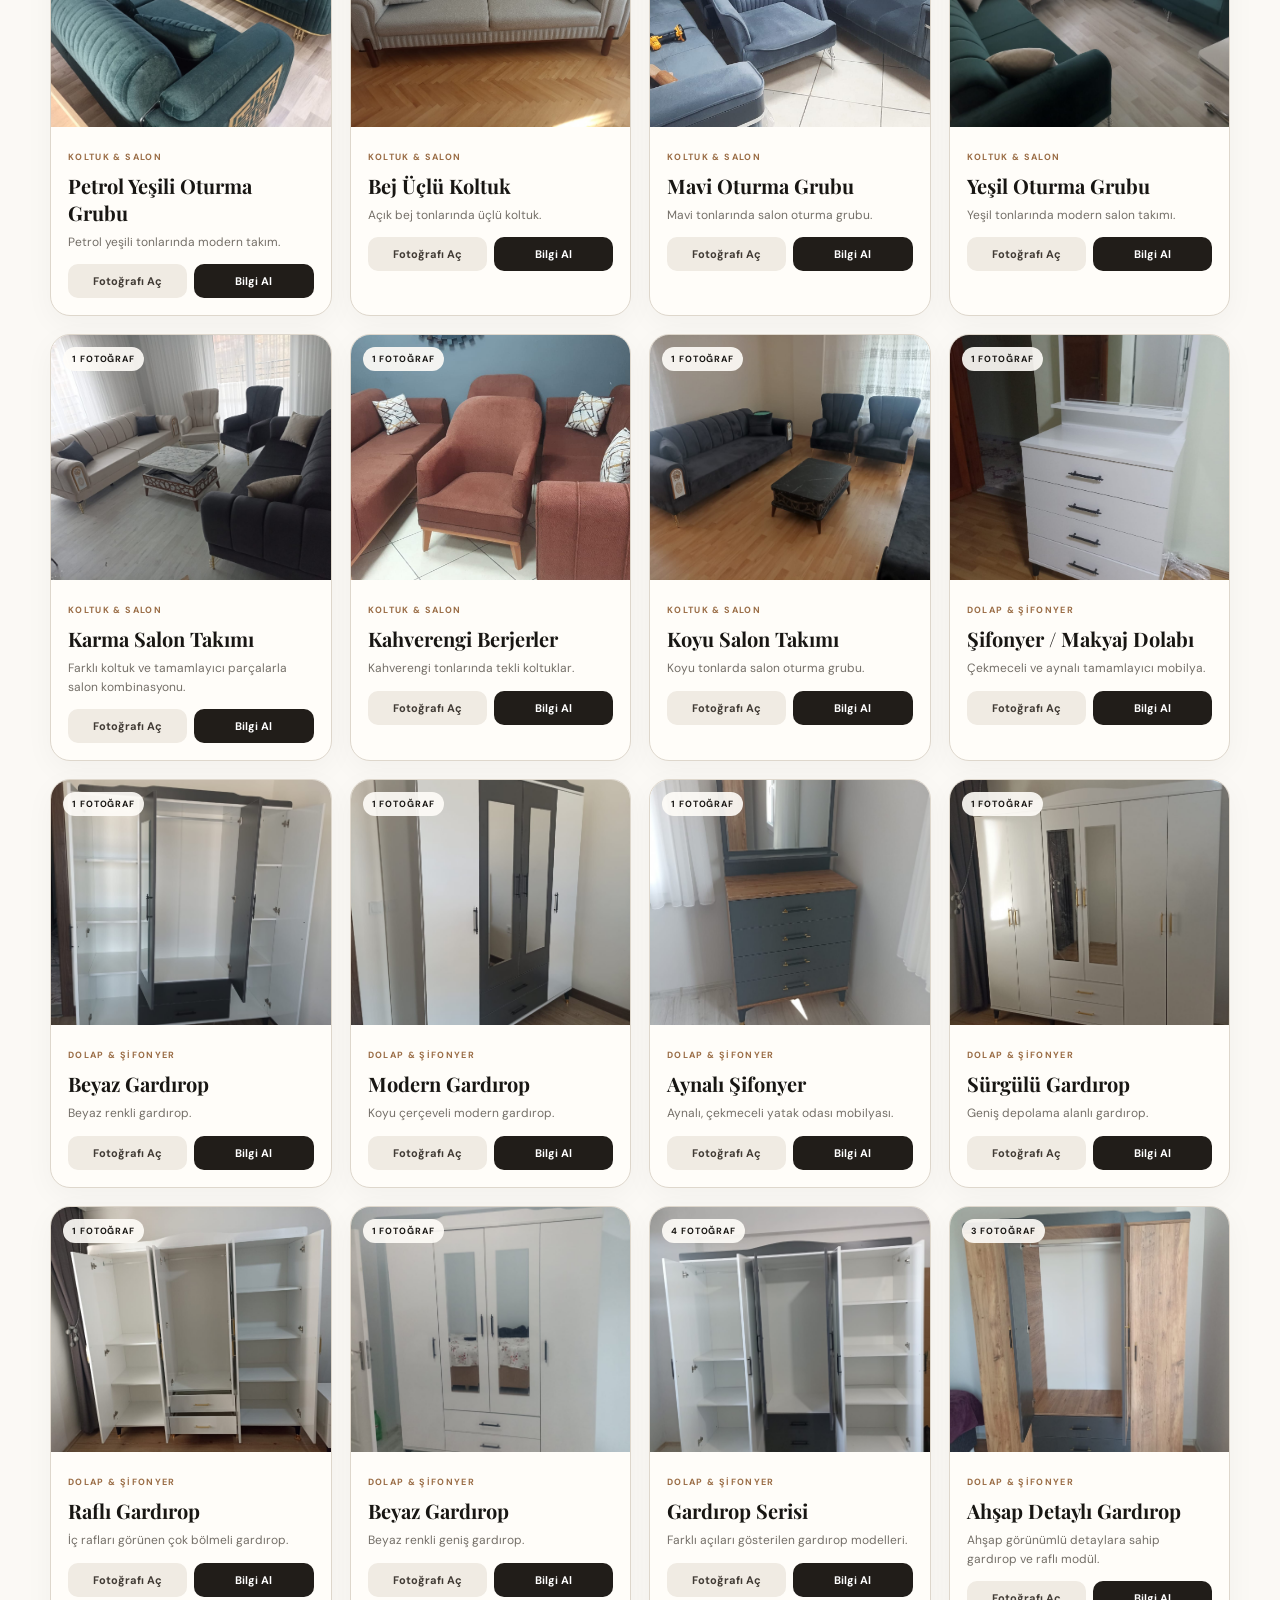
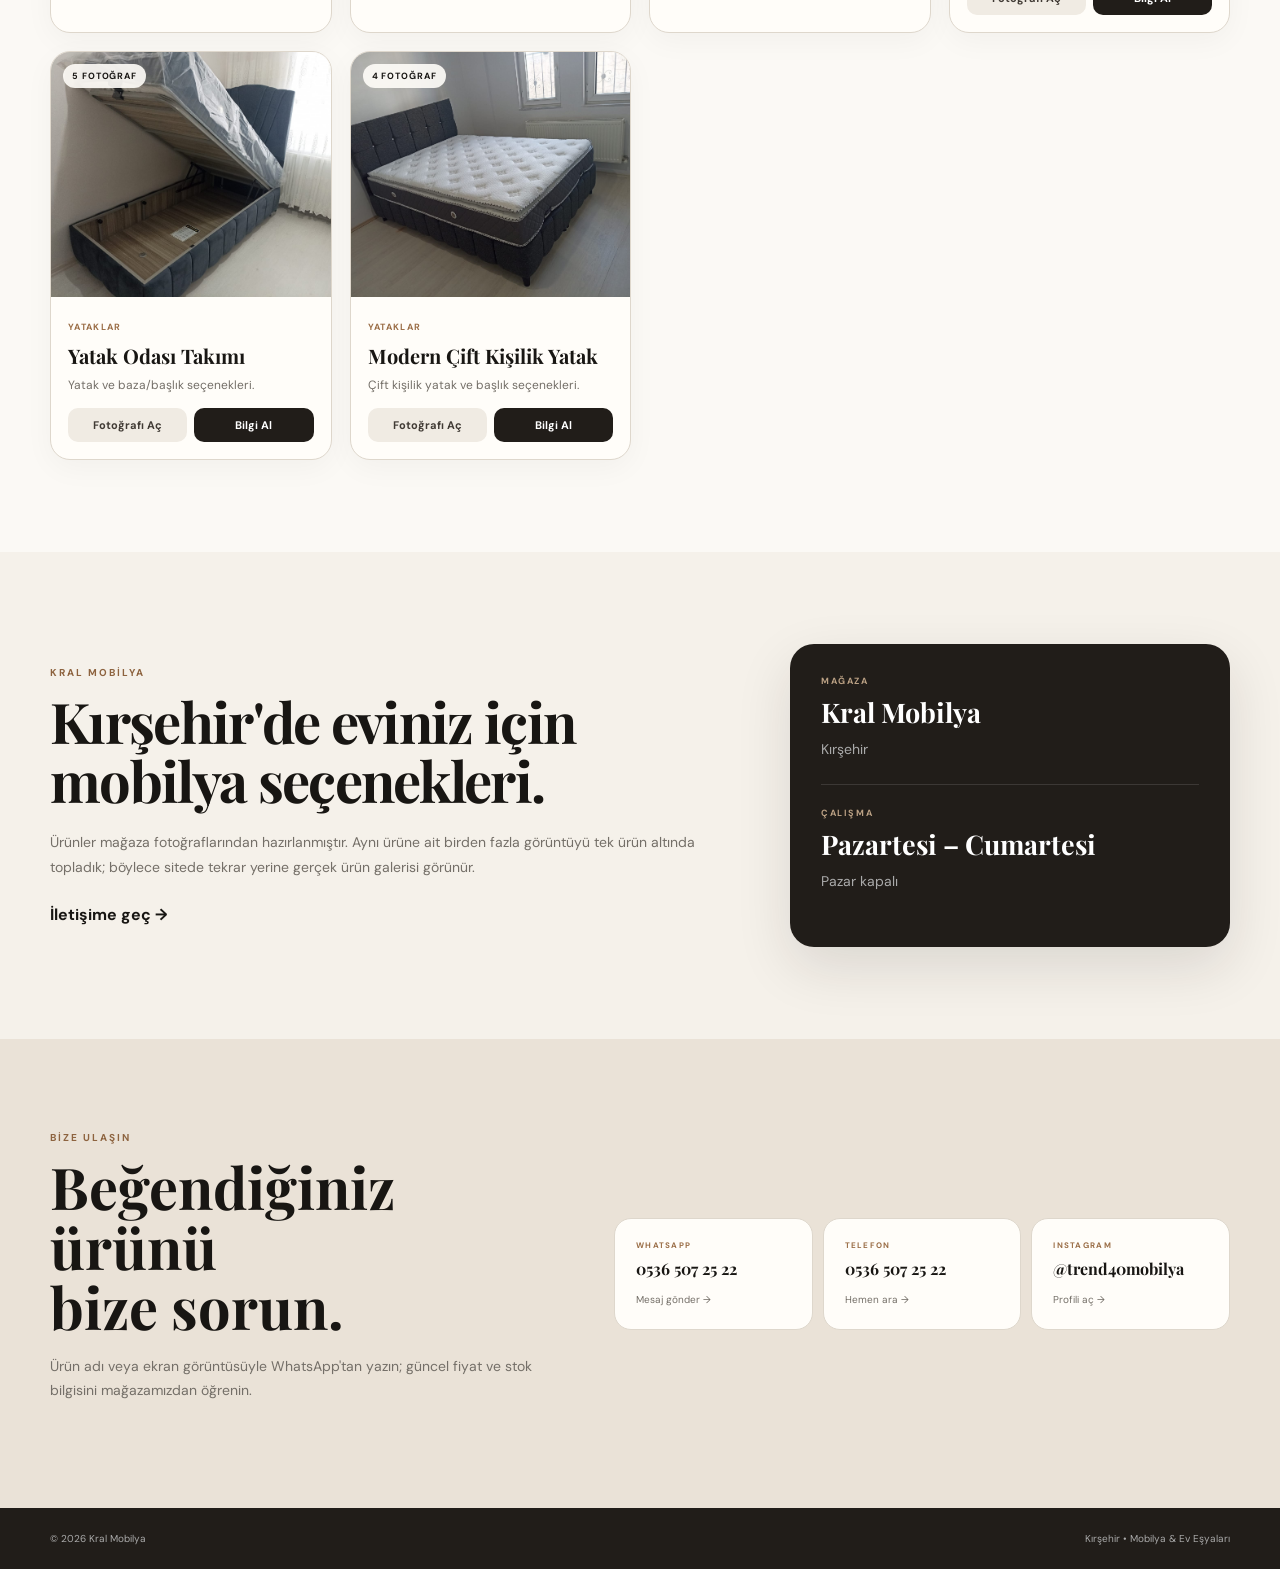
==== commit 2eef64fc: "Add files via upload" ====
--- a/index.html
+++ b/index.html
@@ -1,273 +1,51 @@
-<!DOCTYPE html>
+<!doctype html>
 <html lang="tr">
 <head>
-  <meta charset="UTF-8" />
-  <meta name="viewport" content="width=device-width, initial-scale=1.0" />
-  <meta name="description" content="Kral Mobilya Kırşehir: yatak takımları, dolaplar, çalışma ve yemek masaları, koltuklar, salon takımları, beyaz eşyalar ve komodinler. Güncel stok bilgisi için bize ulaşın." />
-  <meta name="keywords" content="Kral Mobilya, Kral Mobilya Kırşehir, Kırşehir mobilya, Kırşehir mobilyacı, mobilya, ev eşyaları, yatak takımları, dolap, koltuk, salon takımı, beyaz eşya" />
-  <meta name="robots" content="index, follow" />
-  <link rel="canonical" href="https://arifsenlik101-lgtm.github.io/kral-mobilya/" />
-  <meta property="og:type" content="website" />
-  <meta property="og:locale" content="tr_TR" />
-  <meta property="og:title" content="Kral Mobilya | Kırşehir Mobilya ve Ev Eşyaları" />
-  <meta property="og:description" content="Kral Mobilya Kırşehir. Mobilya ve ev eşyaları kategorilerimizi keşfedin, güncel stok bilgisi için bize ulaşın." />
-  <meta property="og:url" content="https://arifsenlik101-lgtm.github.io/kral-mobilya/" />
-  <meta name="twitter:card" content="summary" />
-  <title>Kral Mobilya Kırşehir | Mobilya ve Ev Eşyaları</title>
-  <script type="application/ld+json">
-  {
-    "@context": "https://schema.org",
-    "@type": "FurnitureStore",
-    "name": "Kral Mobilya",
-    "description": "Kırşehir'de mobilya ve ev eşyaları mağazası.",
-    "telephone": "+90 536 507 25 22",
-    "url": "https://arifsenlik101-lgtm.github.io/kral-mobilya/",
-    "areaServed": "Kırşehir",
-    "address": {
-      "@type": "PostalAddress",
-      "addressLocality": "Kırşehir",
-      "addressCountry": "TR"
-    },
-    "sameAs": [
-      "https://www.instagram.com/trend40mobilya/"
-    ]
-  }
-  </script>
+  <meta charset="utf-8">
+  <meta name="viewport" content="width=device-width,initial-scale=1">
+  <meta name="description" content="Kral Mobilya Kırşehir — koltuk takımları, yemek masaları, dolaplar ve yataklar.">
+  <meta name="theme-color" content="#161412">
+  <title>Kral Mobilya | Kırşehir</title>
   <link rel="preconnect" href="https://fonts.googleapis.com">
   <link rel="preconnect" href="https://fonts.gstatic.com" crossorigin>
   <link href="https://fonts.googleapis.com/css2?family=DM+Sans:wght@400;500;600;700&family=Playfair+Display:wght@600;700&display=swap" rel="stylesheet">
-  <link rel="stylesheet" href="style.css" />
+  <link rel="stylesheet" href="style.css">
 </head>
 <body>
-  <header class="site-header">
-    <div class="container nav-wrap">
-      <a class="brand" href="#anasayfa" aria-label="Kral Mobilya ana sayfa">
-        <span class="brand-mark">K</span>
-        <span>
-          <strong>KRAL</strong>
-          <small>MOBİLYA</small>
-        </span>
-      </a>
+<header class="header">
+  <div class="wrap nav">
+    <a class="logo" href="#anasayfa"><span class="logo-mark">K</span><span><b>KRAL</b><small>MOBİLYA</small></span></a>
+    <button class="menu" aria-label="Menüyü aç" aria-expanded="false"><i></i><i></i><i></i></button>
+    <nav id="nav"><a href="#anasayfa">Ana Sayfa</a><a href="#urunler">Ürünler</a><a href="#kategoriler">Kategoriler</a><a href="#hakkimizda">Hakkımızda</a><a href="#iletisim">İletişim</a></nav>
+  </div>
+</header>
 
-      <button class="menu-toggle" aria-label="Menüyü aç" aria-expanded="false">
-        <span></span><span></span><span></span>
-      </button>
+<main id="anasayfa">
+<section class="hero">
+  <div class="wrap hero-grid">
+    <div>
+      <p class="eyebrow">KIRŞEHİR • MOBİLYA • EV EŞYALARI</p>
+      <h1>Yaşam alanınıza<br><em>yakışan mobilyalar.</em></h1>
+      <p class="lead">Kral Mobilya'nın güncel ürünlerini keşfedin. Koltuk takımlarından yemek gruplarına, dolaplardan yataklara kadar mağazamızdaki ürünleri tek yerde inceleyin.</p>
+      <div class="actions"><a class="btn dark" href="#urunler">Ürünleri İncele</a><a class="btn light" target="_blank" href="https://wa.me/905365072522?text=Merhaba%20Kral%20Mobilya%2C%20%C3%BCr%C3%BCnler%20hakk%C4%B1nda%20bilgi%20almak%20istiyorum.">WhatsApp'tan Sor</a></div>
+      <div class="hero-meta"><span>● Kırşehir</span><span>● Güncel ürünler</span><span>● WhatsApp destek</span></div>
+    </div>
+    <div class="hero-photo"><img src="urunler/urun-49.jpg" alt="Kral Mobilya salon takımı"></div>
+  </div>
+</section>
 
-      <nav class="nav-links" aria-label="Ana menü">
-        <a href="#anasayfa">Ana Sayfa</a>
-        <a href="#kategoriler">Kategoriler</a>
-        <a href="#hakkimizda">Hakkımızda</a>
-        <a href="#iletisim">İletişim</a>
-      </nav>
-    </div>
-  </header>
+<section class="strip"><div class="wrap strip-grid"><div><b>72</b><span>Ürün fotoğrafı</span></div><div><b>6</b><span>Ana kategori</span></div><div><b>1</b><span>WhatsApp iletişim</span></div><div><b>Kırşehir</b><span>Mağaza</span></div></div></section>
 
-  <main>
-    <section id="anasayfa" class="hero">
-      <div class="hero-glow glow-one"></div>
-      <div class="hero-glow glow-two"></div>
-      <div class="container hero-grid">
-        <div class="hero-copy">
-          <span class="eyebrow">KIRŞEHİR • MOBİLYA • EV EŞYALARI</span>
-          <h1>Eviniz için ihtiyaç duyduğunuz birçok ürün <em>Kral Mobilya'da.</em></h1>
-          <p class="hero-text">Kırşehir'de farklı tarzlara ve ihtiyaçlara uygun mobilya ve ev eşyalarını keşfedin. Güncel ürünler ve stoklar için mağazamıza uğrayın veya bize WhatsApp'tan ulaşın.</p>
-          <div class="hero-actions">
-            <a class="btn btn-primary" href="https://wa.me/905365072522" target="_blank" rel="noopener">WhatsApp'tan Yaz</a>
-            <a class="btn btn-secondary" href="https://maps.app.goo.gl/9Fb1sKbzLWpMVEa88" target="_blank" rel="noopener">Konumu Gör</a>
-          </div>
-          <div class="hero-note">
-            <span class="status-dot"></span>
-            <span><strong>Pazartesi – Cumartesi</strong> açık • <strong>Pazar</strong> kapalı</span>
-          </div>
-        </div>
+<section id="kategoriler" class="section categories"><div class="wrap"><div class="heading"><div><p class="eyebrow">Keşfet</p><h2>Ürün kategorileri</h2></div><p>Fotoğraflardaki ürünleri kullanım alanlarına göre ayırdık. Bir kategoriye tıklayarak ürünleri filtreleyebilirsiniz.</p></div>
+<div class="category-buttons"><button class="cat active" data-filter="all">Tümü</button><button class="cat" data-filter="koltuk">Koltuk & Salon</button><button class="cat" data-filter="masa">Masa & Sandalye</button><button class="cat" data-filter="dolap">Dolap & Şifonyer</button><button class="cat" data-filter="yatak">Yataklar</button></div></div></section>
 
-        <div class="hero-card" aria-label="Kral Mobilya öne çıkan bilgiler">
-          <div class="hero-card-top">
-            <span>KRAL MOBİLYA</span>
-            <span class="tag">GÜNCEL</span>
-          </div>
-          <div class="hero-card-main">
-            <div class="chair-art" aria-hidden="true">
-              <div class="chair-back"></div>
-              <div class="chair-seat"></div>
-              <div class="chair-leg left"></div>
-              <div class="chair-leg right"></div>
-              <div class="chair-shadow"></div>
-            </div>
-            <div class="hero-card-copy">
-              <p class="mini-label">Mağaza</p>
-              <h2>Mobilya ve ev eşyaları</h2>
-              <p>Ürün çeşitlerimiz ve stoklarımız dönemsel olarak değişir.</p>
-            </div>
-          </div>
-          <div class="hero-card-bottom">
-            <span>WhatsApp</span><span>•</span><span>Telefon</span><span>•</span><span>Instagram</span>
-          </div>
-        </div>
-      </div>
-    </section>
+<section id="urunler" class="section products"><div class="wrap"><div class="heading"><div><p class="eyebrow">Güncel Koleksiyon</p><h2>Mağazadaki ürünler</h2></div><p>Fiyat ve stok bilgisi fotoğraflarda yer almadığı için ürünlerde fiyat göstermiyoruz. Güncel fiyat için WhatsApp'tan ulaşabilirsiniz.</p></div><div id="productGrid" class="product-grid"></div></div></section>
 
-    <section id="kategoriler" class="section categories-section">
-      <div class="container">
-        <div class="section-heading">
-          <div>
-            <span class="eyebrow">Neler Bulabilirsiniz?</span>
-            <h2>Ürün kategorilerimiz</h2>
-          </div>
-          <p>Kırşehir mağazamızdaki ürünleri kategori bazında keşfedin. Stoklar sürekli değiştiği için güncel ürün ve fiyat bilgisi için bize ulaşabilirsiniz.</p>
-        </div>
+<section id="hakkimizda" class="section about"><div class="wrap about-grid"><div><p class="eyebrow">Kral Mobilya</p><h2>Kırşehir'de eviniz için<br>mobilya seçenekleri.</h2><p>Ürünler mağaza fotoğraflarından hazırlanmıştır. Aynı ürüne ait birden fazla görüntüyü tek ürün altında topladık; böylece sitede tekrar yerine gerçek ürün galerisi görünür.</p><a class="text-link" href="#iletisim">İletişime geç →</a></div><div class="info-card"><span>MAĞAZA</span><strong>Kral Mobilya</strong><p>Kırşehir</p><hr><span>ÇALIŞMA</span><strong>Pazartesi – Cumartesi</strong><p>Pazar kapalı</p></div></div></section>
 
-        <div class="category-grid">
-          <article class="category-card">
-            <div class="category-icon">▰</div>
-            <h3>Yatak Takımları</h3>
-            <p>Yatak odaları için takım ve tamamlayıcı mobilyalar.</p>
-          </article>
-          <article class="category-card">
-            <div class="category-icon">▦</div>
-            <h3>Dolaplar</h3>
-            <p>Giysi, eşya ve farklı kullanım alanları için dolap seçenekleri.</p>
-          </article>
-          <article class="category-card">
-            <div class="category-icon">▤</div>
-            <h3>Çalışma Masaları</h3>
-            <p>Çalışma ve ders alanları için masa seçenekleri.</p>
-          </article>
-          <article class="category-card">
-            <div class="category-icon">▥</div>
-            <h3>Yemek Masaları</h3>
-            <p>Yemek alanları için farklı masa seçenekleri.</p>
-          </article>
-          <article class="category-card">
-            <div class="category-icon">⌂</div>
-            <h3>Koltuklar</h3>
-            <p>Oturma alanları için farklı koltuk seçenekleri.</p>
-          </article>
-          <article class="category-card">
-            <div class="category-icon">◇</div>
-            <h3>Salon Takımları</h3>
-            <p>Salonlar için takım ve tamamlayıcı mobilyalar.</p>
-          </article>
-          <article class="category-card">
-            <div class="category-icon">✦</div>
-            <h3>Beyaz Eşyalar</h3>
-            <p>Ev ihtiyaçlarına yönelik çeşitli beyaz eşya ürünleri.</p>
-          </article>
-          <article class="category-card">
-            <div class="category-icon">▱</div>
-            <h3>Komidinler</h3>
-            <p>Yatak odaları için komodin ve tamamlayıcı ürünler.</p>
-          </article>
-          <article class="category-card category-more">
-            <div class="category-icon">＋</div>
-            <h3>Ve Daha Fazlası</h3>
-            <p>Diğer ürün ve kategoriler hakkında bilgi almak için bize ulaşın.</p>
-            <a href="#iletisim">Bize Ulaşın →</a>
-          </article>
-        </div>
-      </div>
-    </section>
-
-    <section class="stock-banner">
-      <div class="container stock-wrap">
-        <div>
-          <span class="eyebrow">Güncel Bilgi</span>
-          <h2>Stoklarımız sürekli yenileniyor.</h2>
-        </div>
-        <p>Mağazamızda farklı tarz ve ihtiyaçlara uygun birçok ürün bulunmaktadır. Ürün çeşidimiz ve stoklarımız dönemsel olarak değişmektedir. Güncel ürünler hakkında bilgi almak için mağazamızı ziyaret edebilir veya WhatsApp üzerinden bize ulaşabilirsiniz.</p>
-      </div>
-    </section>
-
-    <section id="hakkimizda" class="section about-section">
-      <div class="container about-grid">
-        <div class="about-panel">
-          <span class="eyebrow">Kral Mobilya</span>
-          <h2>Kırşehir'de yaşam alanlarınıza uygun seçenekler.</h2>
-          <p>Kral Mobilya, Kırşehir'de mobilya ve ev eşyaları alanında farklı ihtiyaçlara hitap eden ürün kategorileri sunar. Mağazamızda ürün çeşitleri ve stoklar zaman içinde değişebildiği için en güncel bilgi için bize doğrudan ulaşabilirsiniz.</p>
-          <div class="feature-row">
-            <div><strong>Çeşitli</strong><span>Kategoriler</span></div>
-            <div><strong>Güncel</strong><span>Stok bilgisi</span></div>
-            <div><strong>Kolay</strong><span>İletişim</span></div>
-          </div>
-        </div>
-
-        <div class="hours-card">
-          <div class="hours-head">
-            <span class="eyebrow">Çalışma Günleri</span>
-            <span class="open-pill">AÇIK</span>
-          </div>
-          <div class="hours-row"><span>Pazartesi</span><strong>Açık</strong></div>
-          <div class="hours-row"><span>Salı</span><strong>Açık</strong></div>
-          <div class="hours-row"><span>Çarşamba</span><strong>Açık</strong></div>
-          <div class="hours-row"><span>Perşembe</span><strong>Açık</strong></div>
-          <div class="hours-row"><span>Cuma</span><strong>Açık</strong></div>
-          <div class="hours-row"><span>Cumartesi</span><strong>Açık</strong></div>
-          <div class="hours-row closed"><span>Pazar</span><strong>Kapalı</strong></div>
-        </div>
-      </div>
-    </section>
-
-    <section id="iletisim" class="section contact-section">
-      <div class="container">
-        <div class="section-heading contact-heading">
-          <div>
-            <span class="eyebrow">Bize Ulaşın</span>
-            <h2>İletişim</h2>
-          </div>
-          <p>Güncel ürünler, stok durumu ve mağaza hakkında bilgi almak için aşağıdaki kanallardan bize ulaşabilirsiniz.</p>
-        </div>
-
-        <div class="contact-grid">
-          <a class="contact-card" href="tel:+905365072522">
-            <span class="contact-icon">☎</span>
-            <span><small>Telefon</small><strong>0536 507 25 22</strong></span>
-          </a>
-          <a class="contact-card" href="https://wa.me/905365072522" target="_blank" rel="noopener">
-            <span class="contact-icon">◔</span>
-            <span><small>WhatsApp</small><strong>Mesaj Gönder</strong></span>
-          </a>
-          <a class="contact-card" href="https://www.instagram.com/trend40mobilya?utm_source=ig_web_button_share_sheet&stkn=ZDNlZDc0MzIxNw==" target="_blank" rel="noopener">
-            <span class="contact-icon">◎</span>
-            <span><small>Instagram</small><strong>@trend40mobilya</strong></span>
-          </a>
-          <a class="contact-card" href="https://maps.app.goo.gl/9Fb1sKbzLWpMVEa88" target="_blank" rel="noopener">
-            <span class="contact-icon">⌖</span>
-            <span><small>Mağaza Konumu</small><strong>Google Haritalar'da Aç</strong></span>
-          </a>
-        </div>
-
-        <div class="map-cta">
-          <div>
-            <span class="eyebrow">Mağazaya Gelin</span>
-            <h3>Konumumuzu Google Haritalar'da açın.</h3>
-            <p>Telefonunuzdaki harita uygulamasından yol tarifi alabilirsiniz.</p>
-          </div>
-          <a class="btn btn-primary" href="https://maps.app.goo.gl/9Fb1sKbzLWpMVEa88" target="_blank" rel="noopener">Haritada Aç</a>
-        </div>
-      </div>
-    </section>
-  </main>
-
-  <footer class="site-footer">
-    <div class="container footer-wrap">
-      <div>
-        <a class="brand footer-brand" href="#anasayfa"><span class="brand-mark">K</span><span><strong>KRAL</strong><small>MOBİLYA</small></span></a>
-        <p>Mobilya ve ev eşyaları.</p>
-      </div>
-      <div class="footer-right">
-        <span>Pazartesi – Cumartesi açık</span>
-        <span>•</span>
-        <span>Pazar kapalı</span>
-      </div>
-    </div>
-    <div class="container copyright">© <span id="year"></span> Kral Mobilya. Tüm hakları saklıdır.</div>
-  </footer>
-
-  <div class="floating-actions" aria-label="Hızlı iletişim">
-    <a href="https://wa.me/905365072522" target="_blank" rel="noopener" aria-label="WhatsApp">W</a>
-    <a href="tel:+905365072522" aria-label="Telefon">☎</a>
-  </div>
-
-  <script src="script.js"></script>
-</body>
-</html>
+<section id="iletisim" class="section contact"><div class="wrap"><div class="contact-box"><div><p class="eyebrow">Bize Ulaşın</p><h2>Beğendiğiniz ürünü<br>bize sorun.</h2><p>Ürün adı veya ekran görüntüsüyle WhatsApp'tan yazın; güncel fiyat ve stok bilgisini mağazamızdan öğrenin.</p></div><div class="contact-actions"><a class="contact-item" target="_blank" href="https://wa.me/905365072522"><small>WHATSAPP</small><b>0536 507 25 22</b><span>Mesaj gönder →</span></a><a class="contact-item" href="tel:+905365072522"><small>TELEFON</small><b>0536 507 25 22</b><span>Hemen ara →</span></a><a class="contact-item" target="_blank" href="https://www.instagram.com/trend40mobilya/"><small>INSTAGRAM</small><b>@trend40mobilya</b><span>Profili aç →</span></a></div></div></div></section>
+</main>
+<footer><div class="wrap"><span>© <span id="year"></span> Kral Mobilya</span><span>Kırşehir • Mobilya & Ev Eşyaları</span></div></footer>
+<div class="floating"><a target="_blank" href="https://wa.me/905365072522">WhatsApp</a><a href="tel:+905365072522">Ara</a></div>
+<script src="script.js"></script>
+</body></html>
--- a/style.css
+++ b/style.css
@@ -1,166 +1,4 @@
-:root {
-  --bg: #f6f2eb;
-  --surface: #fffdf9;
-  --surface-2: #efe8dc;
-  --text: #25221f;
-  --muted: #77706a;
-  --line: rgba(37, 34, 31, 0.12);
-  --accent: #8b6545;
-  --accent-dark: #694a31;
-  --green: #2f6b52;
-  --shadow: 0 20px 60px rgba(51, 40, 28, 0.09);
-  --radius: 24px;
-}
-
-* { box-sizing: border-box; }
-html { scroll-behavior: smooth; }
-body {
-  margin: 0;
-  font-family: "DM Sans", system-ui, sans-serif;
-  color: var(--text);
-  background: var(--bg);
-  line-height: 1.6;
-}
-a { color: inherit; text-decoration: none; }
-.container { width: min(1160px, calc(100% - 40px)); margin: 0 auto; }
-
-.site-header {
-  position: sticky; top: 0; z-index: 30;
-  background: rgba(246, 242, 235, .92);
-  backdrop-filter: blur(14px);
-  border-bottom: 1px solid rgba(37, 34, 31, .08);
-}
-.nav-wrap { min-height: 78px; display: flex; align-items: center; justify-content: space-between; gap: 24px; }
-.brand { display: inline-flex; align-items: center; gap: 11px; }
-.brand-mark {
-  width: 42px; height: 42px; display: grid; place-items: center;
-  border-radius: 12px; background: var(--text); color: #fff;
-  font: 700 21px/1 "Playfair Display", serif;
-}
-.brand strong { display: block; font: 700 18px/1 "Playfair Display", serif; letter-spacing: .08em; }
-.brand small { display: block; margin-top: 4px; font-size: 8px; letter-spacing: .33em; font-weight: 700; color: var(--muted); }
-.nav-links { display: flex; align-items: center; gap: 30px; font-size: 14px; font-weight: 600; }
-.nav-links a { position: relative; color: #4c4742; }
-.nav-links a::after { content: ""; position: absolute; left: 0; right: 100%; bottom: -7px; height: 2px; background: var(--accent); transition: right .25s ease; }
-.nav-links a:hover::after { right: 0; }
-.menu-toggle { display: none; border: 0; background: transparent; padding: 8px; }
-.menu-toggle span { display: block; width: 24px; height: 2px; background: var(--text); margin: 5px; }
-
-.hero { position: relative; overflow: hidden; padding: 110px 0 90px; }
-.hero::before { content: ""; position: absolute; inset: 0; background: radial-gradient(circle at 82% 18%, rgba(139,101,69,.12), transparent 31%), linear-gradient(135deg, rgba(255,255,255,.45), transparent 60%); pointer-events: none; }
-.hero-grid { position: relative; z-index: 1; display: grid; grid-template-columns: 1.15fr .85fr; gap: 70px; align-items: center; }
-.eyebrow { display: inline-block; color: var(--accent-dark); font-size: 11px; font-weight: 700; letter-spacing: .2em; text-transform: uppercase; }
-.hero h1 { margin: 16px 0 20px; max-width: 720px; font: 700 clamp(46px, 6vw, 78px)/1.02 "Playfair Display", serif; letter-spacing: -.035em; }
-.hero h1 em { color: var(--accent); font-style: normal; }
-.hero-text { max-width: 650px; color: var(--muted); font-size: 17px; }
-.hero-actions { display: flex; gap: 12px; flex-wrap: wrap; margin: 30px 0 20px; }
-.btn { display: inline-flex; justify-content: center; align-items: center; min-height: 50px; padding: 0 21px; border-radius: 999px; font-weight: 700; font-size: 14px; transition: transform .2s ease, box-shadow .2s ease, background .2s ease; }
-.btn:hover { transform: translateY(-2px); box-shadow: 0 12px 28px rgba(38,29,20,.12); }
-.btn-primary { background: var(--text); color: #fff; }
-.btn-secondary { border: 1px solid var(--line); background: rgba(255,255,255,.55); }
-.hero-note { display: flex; align-items: center; gap: 8px; color: var(--muted); font-size: 13px; }
-.status-dot { width: 9px; height: 9px; border-radius: 50%; background: #4e8c6a; box-shadow: 0 0 0 5px rgba(78,140,106,.10); }
-.hero-card { min-height: 430px; border-radius: 32px; background: linear-gradient(155deg, #2c2824, #4f4034); color: #fff; padding: 26px; box-shadow: var(--shadow); position: relative; overflow: hidden; }
-.hero-card::after { content: ""; position: absolute; width: 270px; height: 270px; border-radius: 50%; background: rgba(255,255,255,.07); top: -80px; right: -75px; }
-.hero-card-top, .hero-card-bottom { display: flex; align-items: center; justify-content: space-between; gap: 10px; font-size: 10px; letter-spacing: .16em; text-transform: uppercase; position: relative; z-index: 2; }
-.tag { padding: 7px 10px; border-radius: 999px; background: rgba(255,255,255,.11); }
-.hero-card-main { height: 340px; display: flex; align-items: center; justify-content: center; flex-direction: column; position: relative; z-index: 2; }
-.chair-art { width: 260px; height: 215px; position: relative; margin-bottom: 8px; }
-.chair-back { position: absolute; width: 130px; height: 115px; left: 63px; top: 20px; border-radius: 26px 26px 14px 14px; background: linear-gradient(145deg, #b98d63, #7e5b3f); transform: perspective(120px) rotateX(-3deg); }
-.chair-seat { position: absolute; width: 155px; height: 72px; left: 48px; top: 115px; border-radius: 18px; background: linear-gradient(145deg, #b88a5e, #76543a); box-shadow: inset 0 7px 10px rgba(255,255,255,.08); }
-.chair-leg { position: absolute; width: 12px; height: 64px; top: 172px; background: #3b2c22; border-radius: 8px; }
-.chair-leg.left { left: 70px; transform: rotate(6deg); }
-.chair-leg.right { right: 70px; transform: rotate(-6deg); }
-.chair-shadow { position: absolute; left: 38px; right: 38px; bottom: -2px; height: 14px; border-radius: 50%; background: rgba(0,0,0,.3); filter: blur(8px); }
-.hero-card-copy { text-align: center; }
-.mini-label { margin: 0 0 4px; font-size: 11px; letter-spacing: .16em; text-transform: uppercase; opacity: .62; }
-.hero-card-copy h2 { margin: 0; font: 700 31px/1.1 "Playfair Display", serif; }
-.hero-card-copy p:last-child { margin: 10px auto 0; max-width: 320px; font-size: 13px; color: rgba(255,255,255,.7); }
-.hero-card-bottom { justify-content: center; opacity: .6; }
-
-.section { padding: 95px 0; }
-.categories-section { background: #fbf8f3; }
-.section-heading { display: grid; grid-template-columns: 1fr .7fr; gap: 50px; align-items: end; margin-bottom: 46px; }
-.section-heading h2, .about-panel h2 { margin: 12px 0 0; font: 700 clamp(34px, 4vw, 54px)/1.05 "Playfair Display", serif; letter-spacing: -.025em; }
-.section-heading p { margin: 0; color: var(--muted); font-size: 15px; }
-.category-grid { display: grid; grid-template-columns: repeat(4, 1fr); gap: 15px; }
-.category-card { background: var(--surface); border: 1px solid var(--line); padding: 26px; border-radius: 20px; min-height: 215px; transition: transform .2s ease, border-color .2s ease, box-shadow .2s ease; }
-.category-card:hover { transform: translateY(-4px); border-color: rgba(139,101,69,.35); box-shadow: 0 14px 35px rgba(46,37,28,.08); }
-.category-icon { width: 46px; height: 46px; display: grid; place-items: center; border-radius: 14px; background: var(--surface-2); color: var(--accent-dark); font-size: 22px; margin-bottom: 22px; }
-.category-card h3 { margin: 0 0 7px; font: 700 24px/1.1 "Playfair Display", serif; }
-.category-card p { margin: 0; color: var(--muted); font-size: 13px; }
-
-.stock-banner { padding: 55px 0; background: var(--text); color: #fff; }
-.stock-wrap { display: grid; grid-template-columns: .8fr 1.2fr; align-items: center; gap: 60px; }
-.stock-banner .eyebrow { color: #ccb497; }
-.stock-banner h2 { margin: 8px 0 0; font: 700 clamp(34px, 4vw, 50px)/1.05 "Playfair Display", serif; }
-.stock-banner p { margin: 0; color: rgba(255,255,255,.66); font-size: 15px; }
-
-.about-section { background: var(--bg); }
-.about-grid { display: grid; grid-template-columns: 1fr 360px; gap: 70px; align-items: stretch; }
-.about-panel p { max-width: 670px; color: var(--muted); font-size: 15px; margin: 24px 0 35px; }
-.feature-row { display: grid; grid-template-columns: repeat(3, 1fr); gap: 12px; }
-.feature-row div { padding: 18px; border-top: 1px solid var(--line); }
-.feature-row strong { display: block; font: 700 24px "Playfair Display", serif; }
-.feature-row span { color: var(--muted); font-size: 12px; }
-.hours-card { background: #2e2924; color: #fff; border-radius: 24px; padding: 26px; box-shadow: var(--shadow); }
-.hours-head { display: flex; justify-content: space-between; align-items: center; margin-bottom: 12px; }
-.hours-head .eyebrow { color: #c6a987; }
-.open-pill { font-size: 9px; letter-spacing: .12em; padding: 7px 10px; border-radius: 999px; background: rgba(255,255,255,.08); }
-.hours-row { display: flex; align-items: center; justify-content: space-between; padding: 13px 0; border-bottom: 1px solid rgba(255,255,255,.08); color: rgba(255,255,255,.7); font-size: 14px; }
-.hours-row strong { color: #fff; font-size: 12px; }
-.hours-row.closed strong { color: #d4a98d; }
-
-.contact-section { background: #fbf8f3; }
-.contact-grid { display: grid; grid-template-columns: repeat(4, 1fr); gap: 15px; }
-.contact-card { display: flex; align-items: center; gap: 14px; min-height: 105px; padding: 20px; border: 1px solid var(--line); background: var(--surface); border-radius: 18px; transition: transform .2s ease, box-shadow .2s ease; }
-.contact-card:hover { transform: translateY(-3px); box-shadow: 0 12px 28px rgba(46,37,28,.08); }
-.contact-icon { width: 44px; height: 44px; display: grid; place-items: center; flex: 0 0 44px; border-radius: 50%; background: var(--surface-2); font-size: 18px; color: var(--accent-dark); }
-.contact-card small { display: block; color: var(--muted); font-size: 11px; margin-bottom: 4px; }
-.contact-card strong { display: block; font-size: 14px; }
-.map-cta { margin-top: 18px; display: flex; justify-content: space-between; align-items: center; gap: 24px; padding: 32px; border-radius: 24px; background: linear-gradient(120deg, #e6dbc9, #f2eadf); }
-.map-cta h3 { margin: 6px 0; font: 700 30px/1.15 "Playfair Display", serif; }
-.map-cta p { margin: 0; color: var(--muted); font-size: 14px; }
-
-.site-footer { padding: 32px 0 24px; background: #1f1c19; color: #fff; }
-.footer-wrap { display: flex; justify-content: space-between; align-items: center; gap: 20px; }
-.footer-brand .brand-mark { background: #fff; color: #1f1c19; }
-.footer-brand strong { color: #fff; }
-.footer-brand small { color: rgba(255,255,255,.48); }
-.site-footer p { margin: 10px 0 0; color: rgba(255,255,255,.55); font-size: 12px; }
-.footer-right { display: flex; align-items: center; gap: 10px; color: rgba(255,255,255,.55); font-size: 12px; }
-.copyright { margin-top: 28px; padding-top: 18px; border-top: 1px solid rgba(255,255,255,.08); color: rgba(255,255,255,.35); font-size: 11px; }
-.floating-actions { position: fixed; right: 18px; bottom: 18px; z-index: 25; display: flex; flex-direction: column; gap: 9px; }
-.floating-actions a { width: 48px; height: 48px; display: grid; place-items: center; border-radius: 50%; background: #1f1c19; color: #fff; box-shadow: 0 12px 28px rgba(0,0,0,.18); font-weight: 700; }
-
-@media (max-width: 980px) {
-  .hero-grid, .stock-wrap, .about-grid { grid-template-columns: 1fr; }
-  .hero-grid { gap: 42px; }
-  .hero-card { max-width: 700px; width: 100%; margin: 0 auto; }
-  .section-heading { grid-template-columns: 1fr; gap: 14px; }
-  .category-grid { grid-template-columns: repeat(2, 1fr); }
-  .contact-grid { grid-template-columns: repeat(2, 1fr); }
-  .about-grid { gap: 35px; }
-}
-
-@media (max-width: 700px) {
-  .container { width: min(100% - 28px, 1160px); }
-  .nav-wrap { min-height: 70px; }
-  .menu-toggle { display: block; }
-  .nav-links { display: none; position: absolute; top: 70px; left: 14px; right: 14px; padding: 16px; flex-direction: column; align-items: stretch; gap: 4px; border: 1px solid var(--line); border-radius: 18px; background: rgba(255,253,249,.97); box-shadow: var(--shadow); }
-  .nav-links.open { display: flex; }
-  .nav-links a { padding: 12px 10px; }
-  .hero { padding: 72px 0 65px; }
-  .hero h1 { font-size: clamp(39px, 12vw, 58px); }
-  .hero-text { font-size: 15px; }
-  .hero-card { min-height: 390px; }
-  .hero-card-main { height: 300px; }
-  .category-grid, .contact-grid { grid-template-columns: 1fr; }
-  .stock-wrap { gap: 22px; }
-  .feature-row { grid-template-columns: 1fr; }
-  .map-cta, .footer-wrap { align-items: flex-start; flex-direction: column; }
-  .map-cta .btn { width: 100%; }
-  .footer-right { flex-wrap: wrap; }
-}
-.category-more { border-style: dashed; }
-.category-more a { display:inline-block; margin-top:10px; font-weight:700; text-decoration:none; }
+:root{--bg:#f5f1ea;--paper:#fffdf9;--ink:#181613;--muted:#746f68;--line:#ded7cc;--accent:#a8794d;--dark:#211d19;--shadow:0 20px 55px rgba(35,28,21,.12)}*{box-sizing:border-box}html{scroll-behavior:smooth}body{margin:0;background:var(--bg);color:var(--ink);font-family:"DM Sans",sans-serif}.wrap{width:min(1180px,calc(100% - 36px));margin:auto}.header{position:sticky;top:0;z-index:20;background:rgba(245,241,234,.92);backdrop-filter:blur(16px);border-bottom:1px solid rgba(120,105,90,.14)}.nav{height:76px;display:flex;align-items:center;justify-content:space-between}.logo{display:flex;align-items:center;gap:10px;color:var(--ink);text-decoration:none}.logo-mark{width:39px;height:39px;display:grid;place-items:center;border-radius:11px;background:var(--ink);color:#fff;font:700 21px "Playfair Display"}.logo b{display:block;font:700 17px "Playfair Display";letter-spacing:.12em}.logo small{display:block;font-size:8px;letter-spacing:.35em;color:var(--muted);font-weight:700;margin-top:3px}.nav nav{display:flex;gap:27px}.nav nav a{color:#4c4741;text-decoration:none;font-size:13px;font-weight:600}.menu{display:none;background:none;border:0}.menu i{display:block;width:24px;height:2px;background:var(--ink);margin:5px}.hero{padding:76px 0 82px;background:linear-gradient(135deg,#f7f4ef 0,#eee6dc 100%)}.hero-grid{display:grid;grid-template-columns:1.05fr .95fr;gap:65px;align-items:center}.eyebrow{margin:0;color:#8d633f;font-size:10px;letter-spacing:.2em;font-weight:700;text-transform:uppercase}.hero h1{font:700 clamp(48px,6vw,78px)/.99 "Playfair Display";letter-spacing:-.045em;margin:15px 0 23px}.hero h1 em{font-style:normal;color:#95683f}.lead{max-width:650px;color:var(--muted);font-size:16px;line-height:1.8}.actions{display:flex;gap:10px;margin:28px 0 19px;flex-wrap:wrap}.btn{padding:14px 21px;border-radius:999px;text-decoration:none;font-size:13px;font-weight:700}.btn.dark{background:var(--dark);color:#fff}.btn.light{background:var(--paper);color:var(--ink);border:1px solid var(--line)}.hero-meta{display:flex;gap:18px;color:#777066;font-size:11px;flex-wrap:wrap}.hero-photo{height:520px;border-radius:30px;overflow:hidden;box-shadow:var(--shadow);background:#ddd}.hero-photo img{width:100%;height:100%;object-fit:cover}.strip{background:var(--dark);color:#fff}.strip-grid{display:grid;grid-template-columns:repeat(4,1fr)}.strip-grid div{padding:22px;border-right:1px solid rgba(255,255,255,.1)}.strip-grid div:last-child{border:0}.strip b{display:block;font:700 23px "Playfair Display"}.strip span{font-size:10px;color:#aaa29a}.section{padding:92px 0}.categories{padding-bottom:30px}.heading{display:grid;grid-template-columns:1fr .75fr;gap:50px;align-items:end;margin-bottom:35px}.heading h2{font:700 clamp(36px,4.5vw,55px)/1.05 "Playfair Display";margin:10px 0 0;letter-spacing:-.03em}.heading>p{margin:0;color:var(--muted);font-size:14px;line-height:1.7}.category-buttons{display:flex;gap:8px;flex-wrap:wrap}.cat{border:1px solid var(--line);background:var(--paper);padding:12px 17px;border-radius:999px;cursor:pointer;font:600 12px "DM Sans";color:#55504a}.cat.active,.cat:hover{background:var(--ink);color:#fff;border-color:var(--ink)}.products{padding-top:45px;background:#fbf9f5}.product-grid{display:grid;grid-template-columns:repeat(4,1fr);gap:18px}.product-card{background:var(--paper);border:1px solid var(--line);border-radius:20px;overflow:hidden;box-shadow:0 8px 30px rgba(35,28,21,.04);transition:.22s}.product-card:hover{transform:translateY(-5px);box-shadow:var(--shadow)}.product-image{height:245px;position:relative;background:#e8e2da;overflow:hidden}.product-image img{width:100%;height:100%;object-fit:cover;transition:transform .45s}.product-card:hover img{transform:scale(1.035)}.badge{position:absolute;top:12px;left:12px;padding:6px 9px;border-radius:999px;background:rgba(255,253,249,.9);font-size:9px;font-weight:700;text-transform:uppercase;letter-spacing:.1em}.product-body{padding:17px}.product-body small{color:#9a6d46;font-size:9px;font-weight:700;letter-spacing:.15em;text-transform:uppercase}.product-body h3{font:700 20px "Playfair Display";margin:7px 0}.product-body p{font-size:12px;color:var(--muted);margin:0 0 13px;line-height:1.55}.product-actions{display:flex;gap:7px}.product-actions a{flex:1;text-align:center;text-decoration:none;padding:10px;border-radius:10px;background:#f0ebe3;color:#413b35;font-size:11px;font-weight:700}.product-actions a:last-child{background:var(--dark);color:#fff}.about{background:var(--bg)}.about-grid{display:grid;grid-template-columns:1.2fr .8fr;gap:80px;align-items:center}.about h2{font:700 clamp(37px,4.5vw,56px)/1.05 "Playfair Display";margin:13px 0 20px;letter-spacing:-.03em}.about p:not(.eyebrow){color:var(--muted);line-height:1.8;font-size:14px;max-width:670px}.text-link{display:inline-block;margin-top:10px;color:var(--ink);font-weight:700;text-decoration:none}.info-card{background:var(--dark);color:#fff;border-radius:24px;padding:31px;box-shadow:var(--shadow)}.info-card span{display:block;color:#bba184;font-size:9px;letter-spacing:.18em;font-weight:700}.info-card strong{display:block;font:700 27px "Playfair Display";margin:7px 0}.info-card p{color:#aaa!important;margin:0 0 22px}.info-card hr{border:0;border-top:1px solid rgba(255,255,255,.12);margin:22px 0}.contact{background:#eae2d7}.contact-box{display:grid;grid-template-columns:.9fr 1.1fr;gap:60px;align-items:center}.contact h2{font:700 clamp(38px,4.5vw,58px)/1.04 "Playfair Display";margin:13px 0 18px}.contact p:not(.eyebrow){color:var(--muted);font-size:14px;line-height:1.7;max-width:520px}.contact-actions{display:grid;grid-template-columns:repeat(3,1fr);gap:10px}.contact-item{display:block;padding:21px;background:var(--paper);border:1px solid var(--line);border-radius:17px;text-decoration:none;color:var(--ink)}.contact-item small{display:block;color:#9a6d46;font-size:8px;letter-spacing:.16em;font-weight:700}.contact-item b{display:block;font:700 16px "Playfair Display";margin:8px 0}.contact-item span{font-size:10px;color:var(--muted)}footer{background:var(--dark);color:#aaa;padding:24px 0;font-size:10px}footer .wrap{display:flex;justify-content:space-between}.floating{position:fixed;right:18px;bottom:18px;z-index:30;display:flex;gap:7px}.floating a{background:#1d1a17;color:#fff;text-decoration:none;padding:12px 15px;border-radius:999px;font-size:11px;font-weight:700;box-shadow:0 10px 30px rgba(0,0,0,.2)}
+@media(max-width:900px){.hero-grid,.about-grid,.contact-box{grid-template-columns:1fr}.hero-photo{height:430px}.product-grid{grid-template-columns:repeat(3,1fr)}.heading{grid-template-columns:1fr;gap:15px}.contact-actions{grid-template-columns:1fr 1fr 1fr}.nav nav{gap:16px}}
+@media(max-width:680px){.wrap{width:min(100% - 24px,560px)}.nav{height:68px}.menu{display:block}.nav nav{display:none;position:absolute;left:12px;right:12px;top:68px;padding:14px;background:var(--paper);border:1px solid var(--line);border-radius:16px;box-shadow:var(--shadow);flex-direction:column}.nav nav.open{display:flex}.hero{padding:55px 0}.hero h1{font-size:47px}.hero-photo{height:350px}.strip-grid{grid-template-columns:repeat(2,1fr)}.strip-grid div:nth-child(2){border-right:0}.section{padding:65px 0}.product-grid{grid-template-columns:repeat(2,1fr);gap:12px}.product-image{height:210px}.product-body{padding:13px}.product-body h3{font-size:17px}.contact-actions{grid-template-columns:1fr}.floating{left:12px;right:12px}.floating a{flex:1;text-align:center}footer .wrap{gap:10px;flex-direction:column}}
+@media(max-width:430px){.product-grid{grid-template-columns:1fr}.product-image{height:270px}.hero-photo{height:300px}.actions .btn{width:100%;text-align:center}.hero-meta{gap:8px}.heading h2{font-size:38px}}
